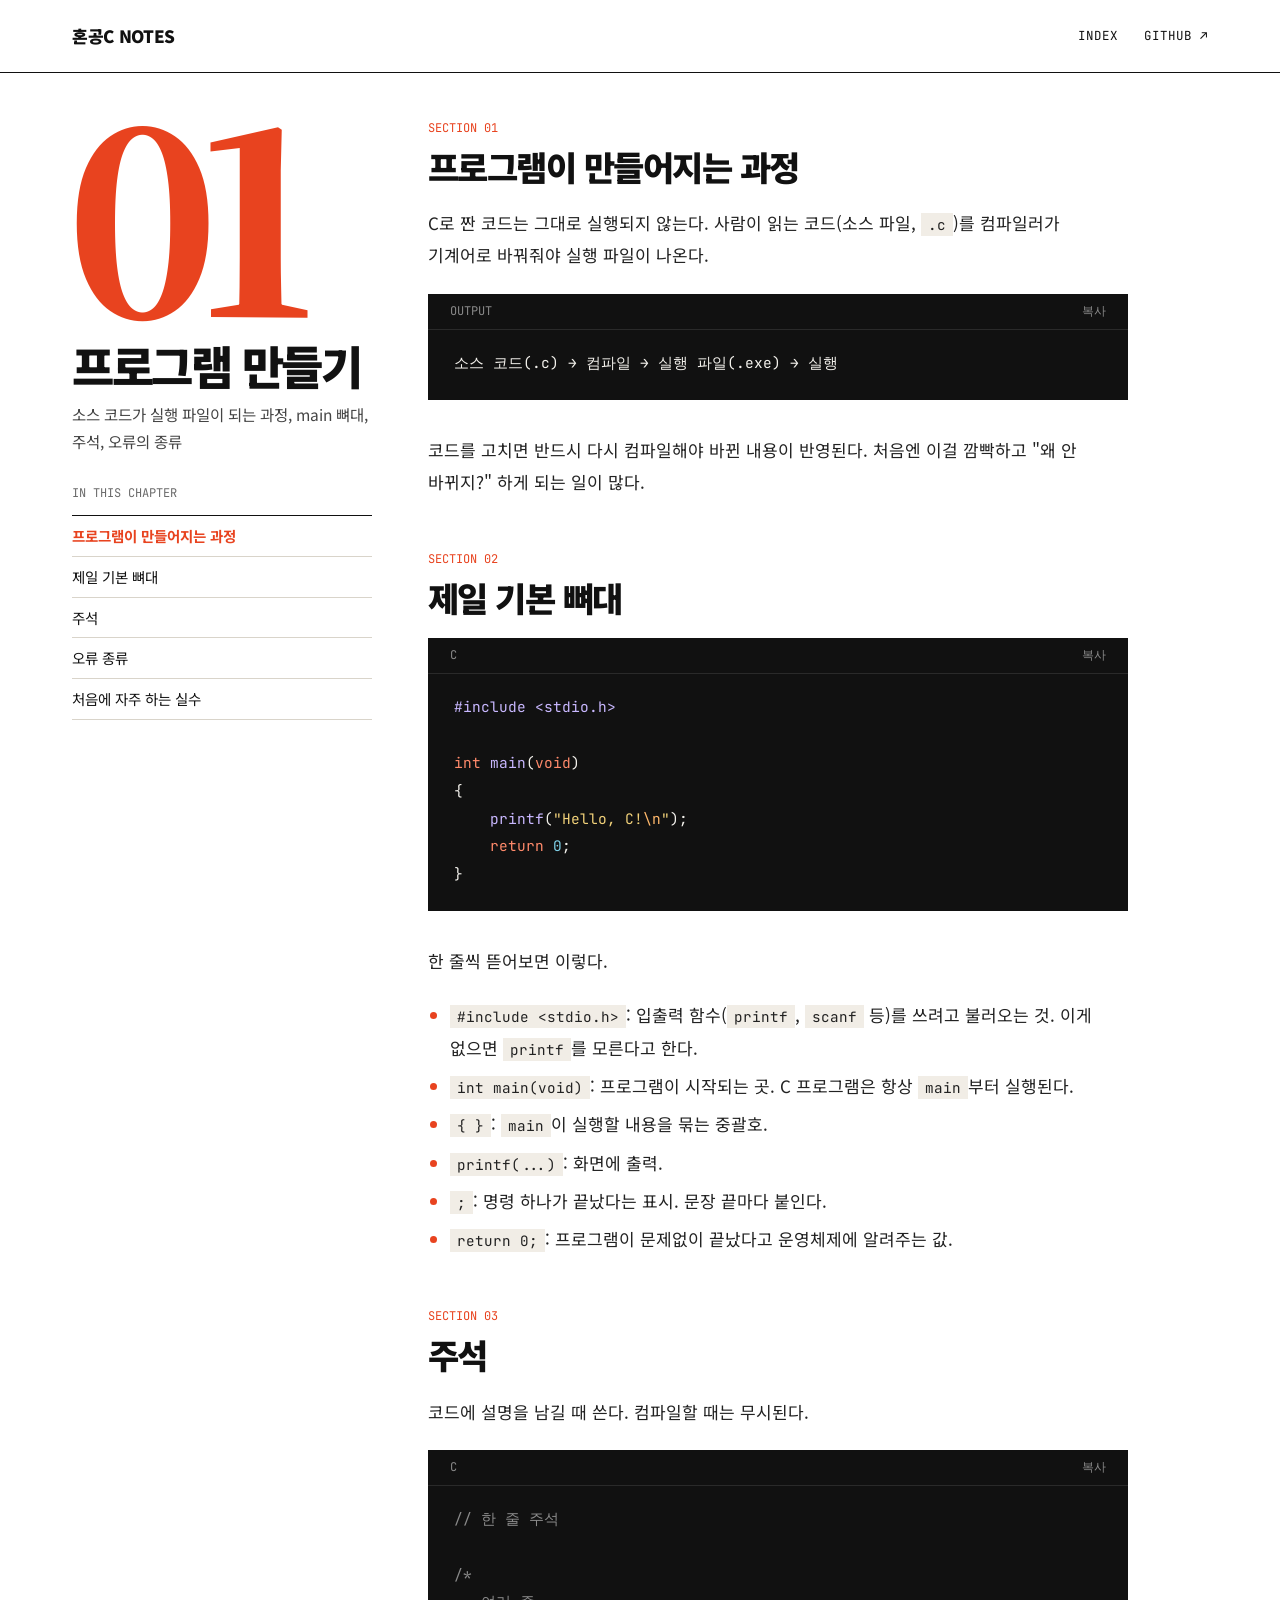
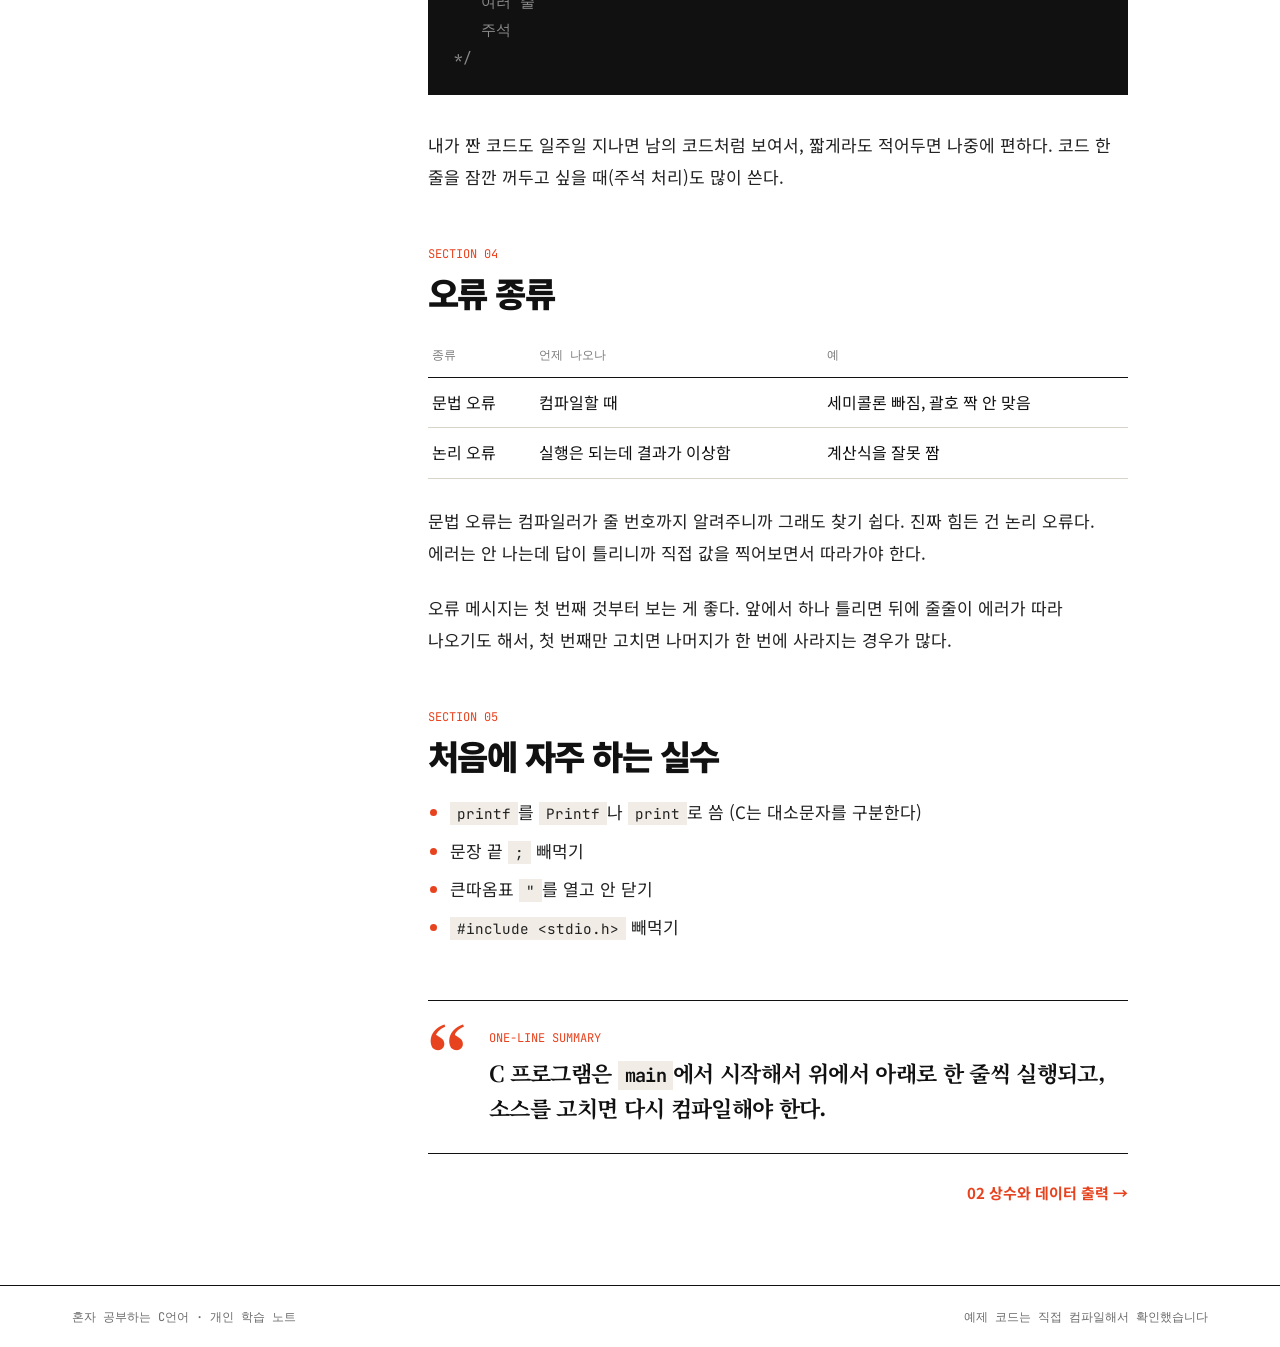
==== ch01/index.html @ d181e8aa "Create index.html" ====
<!DOCTYPE html>
<html lang="ko">
<head>
<meta charset="utf-8">
<meta name="viewport" content="width=device-width, initial-scale=1">
<title>01 프로그램 만들기 · 혼공C NOTES</title>
<meta name="description" content="혼자 공부하는 C언어를 공부하며 정리한 노트">
<link rel="preconnect" href="https://fonts.googleapis.com">
<link rel="preconnect" href="https://fonts.gstatic.com" crossorigin>
<link rel="stylesheet" href="https://fonts.googleapis.com/css2?family=JetBrains+Mono:wght@400;500&family=Noto+Sans+KR:wght@400;500;700;900&family=Noto+Serif+KR:wght@700;900&display=swap">
<link rel="stylesheet" href="../assets/style.css">
</head>
<body>
<header class="topbar"><div class="wrap">
  <a class="brand" href="../">혼공C NOTES</a>
  <nav class="topnav"><a href="../">INDEX</a><a href="https://github.com/Leedonggeon123/C_STUDY" target="_blank" rel="noopener">GITHUB ↗</a></nav>
</div></header>
<div class="wrap chapter">
  <aside class="side">
    <div class="bignum">01</div>
    <h1>프로그램 만들기</h1>
    <p class="desc">소스 코드가 실행 파일이 되는 과정, main 뼈대, 주석, 오류의 종류</p>
    <div class="toc-label">IN THIS CHAPTER</div>
    <nav class="toc"><a href="#_1">프로그램이 만들어지는 과정</a><a href="#_2">제일 기본 뼈대</a><a href="#_3">주석</a><a href="#_4">오류 종류</a><a href="#_5">처음에 자주 하는 실수</a></nav>
  </aside>
  <main class="content">
    <article class="prose">
<div class="sec-label">SECTION 01</div><h2 id="_1">프로그램이 만들어지는 과정</h2>
<p>C로 짠 코드는 그대로 실행되지 않는다. 사람이 읽는 코드(소스 파일, <code>.c</code>)를 컴파일러가 기계어로 바꿔줘야 실행 파일이 나온다.</p>
<div class="codewrap"><div class="bar"><span>OUTPUT</span><button class="copy" type="button">복사</button></div><pre class="hl"><code>소스 코드(.c) → 컴파일 → 실행 파일(.exe) → 실행</code></pre></div>
<p>코드를 고치면 반드시 다시 컴파일해야 바뀐 내용이 반영된다. 처음엔 이걸 깜빡하고 "왜 안 바뀌지?" 하게 되는 일이 많다.</p>
<div class="sec-label">SECTION 02</div><h2 id="_2">제일 기본 뼈대</h2>
<div class="codewrap"><div class="bar"><span>C</span><button class="copy" type="button">복사</button></div><pre class="hl"><code class="language-c">#include &lt;stdio.h&gt;

int main(void)
{
    printf("Hello, C!\n");
    return 0;
}</code></pre></div>
<p>한 줄씩 뜯어보면 이렇다.</p>
<ul>
<li><code>#include &lt;stdio.h&gt;</code>: 입출력 함수(<code>printf</code>, <code>scanf</code> 등)를 쓰려고 불러오는 것. 이게 없으면 <code>printf</code>를 모른다고 한다.</li>
<li><code>int main(void)</code>: 프로그램이 시작되는 곳. C 프로그램은 항상 <code>main</code>부터 실행된다.</li>
<li><code>{ }</code>: <code>main</code>이 실행할 내용을 묶는 중괄호.</li>
<li><code>printf(...)</code>: 화면에 출력.</li>
<li><code>;</code>: 명령 하나가 끝났다는 표시. 문장 끝마다 붙인다.</li>
<li><code>return 0;</code>: 프로그램이 문제없이 끝났다고 운영체제에 알려주는 값.</li>
</ul>
<div class="sec-label">SECTION 03</div><h2 id="_3">주석</h2>
<p>코드에 설명을 남길 때 쓴다. 컴파일할 때는 무시된다.</p>
<div class="codewrap"><div class="bar"><span>C</span><button class="copy" type="button">복사</button></div><pre class="hl"><code class="language-c">// 한 줄 주석

/*
   여러 줄
   주석
*/</code></pre></div>
<p>내가 짠 코드도 일주일 지나면 남의 코드처럼 보여서, 짧게라도 적어두면 나중에 편하다. 코드 한 줄을 잠깐 꺼두고 싶을 때(주석 처리)도 많이 쓴다.</p>
<div class="sec-label">SECTION 04</div><h2 id="_4">오류 종류</h2>
<div class="table-wrap"><table>
<thead>
<tr>
<th>종류</th>
<th>언제 나오나</th>
<th>예</th>
</tr>
</thead>
<tbody>
<tr>
<td>문법 오류</td>
<td>컴파일할 때</td>
<td>세미콜론 빠짐, 괄호 짝 안 맞음</td>
</tr>
<tr>
<td>논리 오류</td>
<td>실행은 되는데 결과가 이상함</td>
<td>계산식을 잘못 짬</td>
</tr>
</tbody>
</table></div>
<p>문법 오류는 컴파일러가 줄 번호까지 알려주니까 그래도 찾기 쉽다. 진짜 힘든 건 논리 오류다. 에러는 안 나는데 답이 틀리니까 직접 값을 찍어보면서 따라가야 한다.</p>
<p>오류 메시지는 첫 번째 것부터 보는 게 좋다. 앞에서 하나 틀리면 뒤에 줄줄이 에러가 따라 나오기도 해서, 첫 번째만 고치면 나머지가 한 번에 사라지는 경우가 많다.</p>
<div class="sec-label">SECTION 05</div><h2 id="_5">처음에 자주 하는 실수</h2>
<ul>
<li><code>printf</code>를 <code>Printf</code>나 <code>print</code>로 씀 (C는 대소문자를 구분한다)</li>
<li>문장 끝 <code>;</code> 빼먹기</li>
<li>큰따옴표 <code>"</code>를 열고 안 닫기</li>
<li><code>#include &lt;stdio.h&gt;</code> 빼먹기</li>
</ul>
<div class="summary"><div class="q">&ldquo;</div><div><div class="label">ONE-LINE SUMMARY</div><p>C 프로그램은 <code>main</code>에서 시작해서 위에서 아래로 한 줄씩 실행되고, 소스를 고치면 다시 컴파일해야 한다.</p></div></div>
    </article>
    <div class="pager"><a class="next" href="../ch02/">02 상수와 데이터 출력 →</a></div>
  </main>
</div>
<footer class="foot"><div class="wrap"><span>혼자 공부하는 C언어 · 개인 학습 노트</span><span>예제 코드는 직접 컴파일해서 확인했습니다</span></div></footer>
<script src="../assets/main.js"></script>
</body>
</html>
---- assets/style.css ----
/* 혼공C NOTES — 에디토리얼 스타일: 큰 타이포, 가는 선, 포인트 컬러 하나 */

:root {
  --ink: #111111;
  --text: #222222;
  --muted: #6b6b6b;
  --line: #d9d4ca;
  --soft: #f6f3ee;
  --chip: #f1ede6;
  --accent: #e8431f;

  --serif: "Noto Serif KR", "Nanum Myeongjo", serif;
  --sans: "Noto Sans KR", -apple-system, BlinkMacSystemFont, "Apple SD Gothic Neo", "Malgun Gothic", sans-serif;
  --mono: "JetBrains Mono", "D2Coding", ui-monospace, Menlo, Consolas, monospace;
}

* { box-sizing: border-box; }
html { scroll-behavior: smooth; scroll-padding-top: 24px; }

body {
  margin: 0;
  background: #fff;
  color: var(--ink);
  font-family: var(--sans);
  font-size: 17px;
  line-height: 1.9;
  -webkit-font-smoothing: antialiased;
  word-break: keep-all;
  overflow-wrap: break-word;
}

a { color: inherit; text-decoration: none; }
::selection { background: var(--accent); color: #fff; }

.wrap { max-width: 1280px; margin: 0 auto; padding: 0 72px; }

/* ---------- 헤더 / 푸터 ---------- */
.topbar { border-bottom: 1.5px solid var(--ink); }
.topbar .wrap { height: 72px; display: flex; align-items: center; justify-content: space-between; }
.brand { font-weight: 900; font-size: 17px; letter-spacing: -0.02em; }
.topnav { font-family: var(--mono); font-size: 12.5px; display: flex; gap: 26px; line-height: 1; }
.topnav a:hover { color: var(--accent); }

.foot { margin-top: 80px; border-top: 1.5px solid var(--ink); }
.foot .wrap { padding-top: 22px; padding-bottom: 34px; display: flex; justify-content: space-between; gap: 20px;
  font-family: var(--mono); font-size: 12px; color: var(--muted); line-height: 1.6; }

/* ---------- 홈 ---------- */
.hero { display: flex; justify-content: space-between; align-items: flex-end; gap: 40px; padding: 34px 0 30px; }
.hero h1 {
  margin: 0; font-family: var(--serif); font-weight: 900; font-size: 128px; line-height: .95; letter-spacing: -0.06em;
}
.hero h1 span { color: var(--accent); }
.hero .intro { width: 330px; flex: none; padding-bottom: 10px; }
.hero .intro p { margin: 0 0 14px; font-size: 16px; line-height: 1.8; color: #333; }
.hero .intro .count { font-family: var(--mono); font-size: 12.5px; color: var(--accent); line-height: 1.5; }

.index { border-bottom: 1.5px solid var(--ink); }
.index a {
  display: grid; grid-template-columns: 110px 1fr 250px 40px; align-items: center;
  padding: 20px 0; border-top: 1.5px solid var(--ink); transition: background .15s;
}
.index a:hover { background: var(--soft); }
.index .n { font-family: var(--serif); font-size: 34px; font-weight: 900; line-height: 1; color: var(--accent); }
.index .t { font-size: 26px; font-weight: 900; letter-spacing: -0.04em; line-height: 1.3; }
.index .k { font-family: var(--mono); font-size: 12.5px; color: #555; line-height: 1.5; }
.index .go { font-size: 22px; text-align: right; transition: transform .15s; }
.index a:hover .go { transform: translateX(4px); color: var(--accent); }
.index .soon { opacity: .4; }
.index .soon:hover { background: none; }

/* ---------- 챕터 ---------- */
.chapter { display: flex; gap: 56px; padding-top: 34px; align-items: flex-start; }
.side { width: 300px; flex: none; position: sticky; top: 24px; }
.bignum {
  font-family: var(--serif); font-size: 250px; line-height: .82; font-weight: 900;
  color: var(--accent); letter-spacing: -0.08em; margin-left: -6px;
}
.side h1 { margin: 28px 0 10px; font-size: 46px; line-height: 1.1; font-weight: 900; letter-spacing: -0.05em; }
.side .desc { margin: 0 0 26px; font-size: 15.5px; line-height: 1.8; color: #444; }
.toc-label { font-family: var(--mono); font-size: 12px; color: var(--muted); margin-bottom: 10px; }
.toc { border-top: 1.5px solid var(--ink); font-size: 14.5px; line-height: 1.5; }
.toc a { display: block; padding: 9px 0; border-bottom: 1px solid var(--line); }
.toc a:hover { color: var(--accent); }
.toc a.on { font-weight: 700; color: var(--accent); }

.content { flex: 1; min-width: 0; max-width: 700px; padding-top: 12px; }
.sec-label { font-family: var(--mono); font-size: 12px; color: var(--accent); margin: 52px 0 8px; line-height: 1.5; }
.sec-label:first-child { margin-top: 0; }

.prose h2 { margin: 0 0 18px; font-size: 34px; line-height: 1.3; font-weight: 900; letter-spacing: -0.045em; }
.prose h3 { margin: 38px 0 12px; font-size: 21px; line-height: 1.4; font-weight: 900; letter-spacing: -0.03em; }
.prose p { margin: 0 0 22px; color: var(--text); }
.prose ul, .prose ol { margin: 0 0 24px; padding-left: 22px; }
.prose li { margin: 6px 0; color: var(--text); }
.prose li::marker { color: var(--accent); font-weight: 700; }
.prose strong { font-weight: 900; }

.prose code {
  font-family: var(--mono); font-size: .84em; background: var(--chip); padding: 2px 7px; word-break: break-all;
}

/* 표 */
.table-wrap { overflow-x: auto; margin: 6px 0 26px; }
table { width: 100%; border-collapse: collapse; }
th, td { padding: 12px 8px 12px 4px; text-align: left; font-size: 16px; line-height: 1.6; border-bottom: 1px solid var(--line); vertical-align: top; }
th { font-family: var(--mono); font-size: 12px; font-weight: 500; color: #777; border-bottom: 1.5px solid var(--ink); white-space: nowrap; }
td code { white-space: nowrap; }

/* 코드 */
.codewrap { background: var(--ink); color: #f3f1ec; margin: 8px 0 34px; }
.codewrap .bar {
  display: flex; justify-content: space-between; align-items: center; padding: 0 22px; height: 36px;
  border-bottom: 1px solid #2a2a2a; font-family: var(--mono); font-size: 12px; color: #8a8a8a;
}
.copy { font: inherit; background: none; border: 0; color: #8a8a8a; cursor: pointer; padding: 0; }
.copy:hover { color: var(--accent); }
.codewrap pre.hl { margin: 0; padding: 20px 26px 22px; overflow-x: auto; font-size: 14.5px; line-height: 1.85; }
.codewrap code { background: none; padding: 0; font-family: var(--mono); font-size: 14.5px; color: #f3f1ec; white-space: pre; word-break: normal; }
.hl .k, .hl .kd, .hl .kr, .hl .kn, .hl .kt { color: #ff8a6b; }
.hl .s, .hl .s1, .hl .s2, .hl .sc { color: #f2d27a; }
.hl .se { color: #ffb86b; }
.hl .mi, .hl .mf, .hl .mh, .hl .mo, .hl .il { color: #7fd1e8; }
.hl .c, .hl .c1, .hl .cm, .hl .cs { color: #8a8a8a; }
.hl .nf { color: #c9b8ff; }
.hl .cp, .hl .cpf { color: #c9b8ff; }
.hl .o, .hl .ow, .hl .p { color: #cfcac0; }

/* 한 줄 정리 */
.summary {
  border-top: 1.5px solid var(--ink); border-bottom: 1.5px solid var(--ink);
  padding: 28px 0; display: flex; gap: 22px; margin: 56px 0 0;
}
.summary .q { font-family: var(--serif); font-size: 80px; line-height: .7; color: var(--accent); font-weight: 900; height: 40px; flex: none; }
.summary .label { font-family: var(--mono); font-size: 12px; color: var(--accent); margin-bottom: 8px; line-height: 1.5; }
.summary p { margin: 0; font-family: var(--serif); font-size: 22px; line-height: 1.6; font-weight: 700; letter-spacing: -0.03em; color: var(--ink); }

/* 이전 / 다음 */
.pager { display: flex; justify-content: space-between; gap: 20px; margin-top: 28px; font-size: 15px; font-weight: 700; line-height: 1.5; }
.pager a:hover { color: var(--accent); }
.pager .next { color: var(--accent); text-align: right; margin-left: auto; }
.pager .next:hover { text-decoration: underline; text-underline-offset: 4px; }

/* ---------- 반응형 ---------- */
@media (max-width: 980px) {
  .wrap { padding: 0 24px; }
  .hero { flex-direction: column; align-items: flex-start; padding-top: 28px; }
  .hero h1 { font-size: 88px; }
  .hero .intro { width: auto; }
  .index a { grid-template-columns: 56px 1fr 28px; }
  .index .k { display: none; }
  .index .t { font-size: 21px; }
  .index .n { font-size: 26px; }
  .chapter { flex-direction: column; gap: 10px; align-items: stretch; }
  .content { max-width: 100%; width: 100%; }
  .side { position: static; width: auto; }
  .bignum { font-size: 130px; }
  .side h1 { font-size: 38px; margin-top: 18px; }
  .toc { display: none; }
  .toc-label { display: none; }
  .prose h2 { font-size: 28px; }
  .summary p { font-size: 19px; }
  .foot .wrap { flex-direction: column; }
}
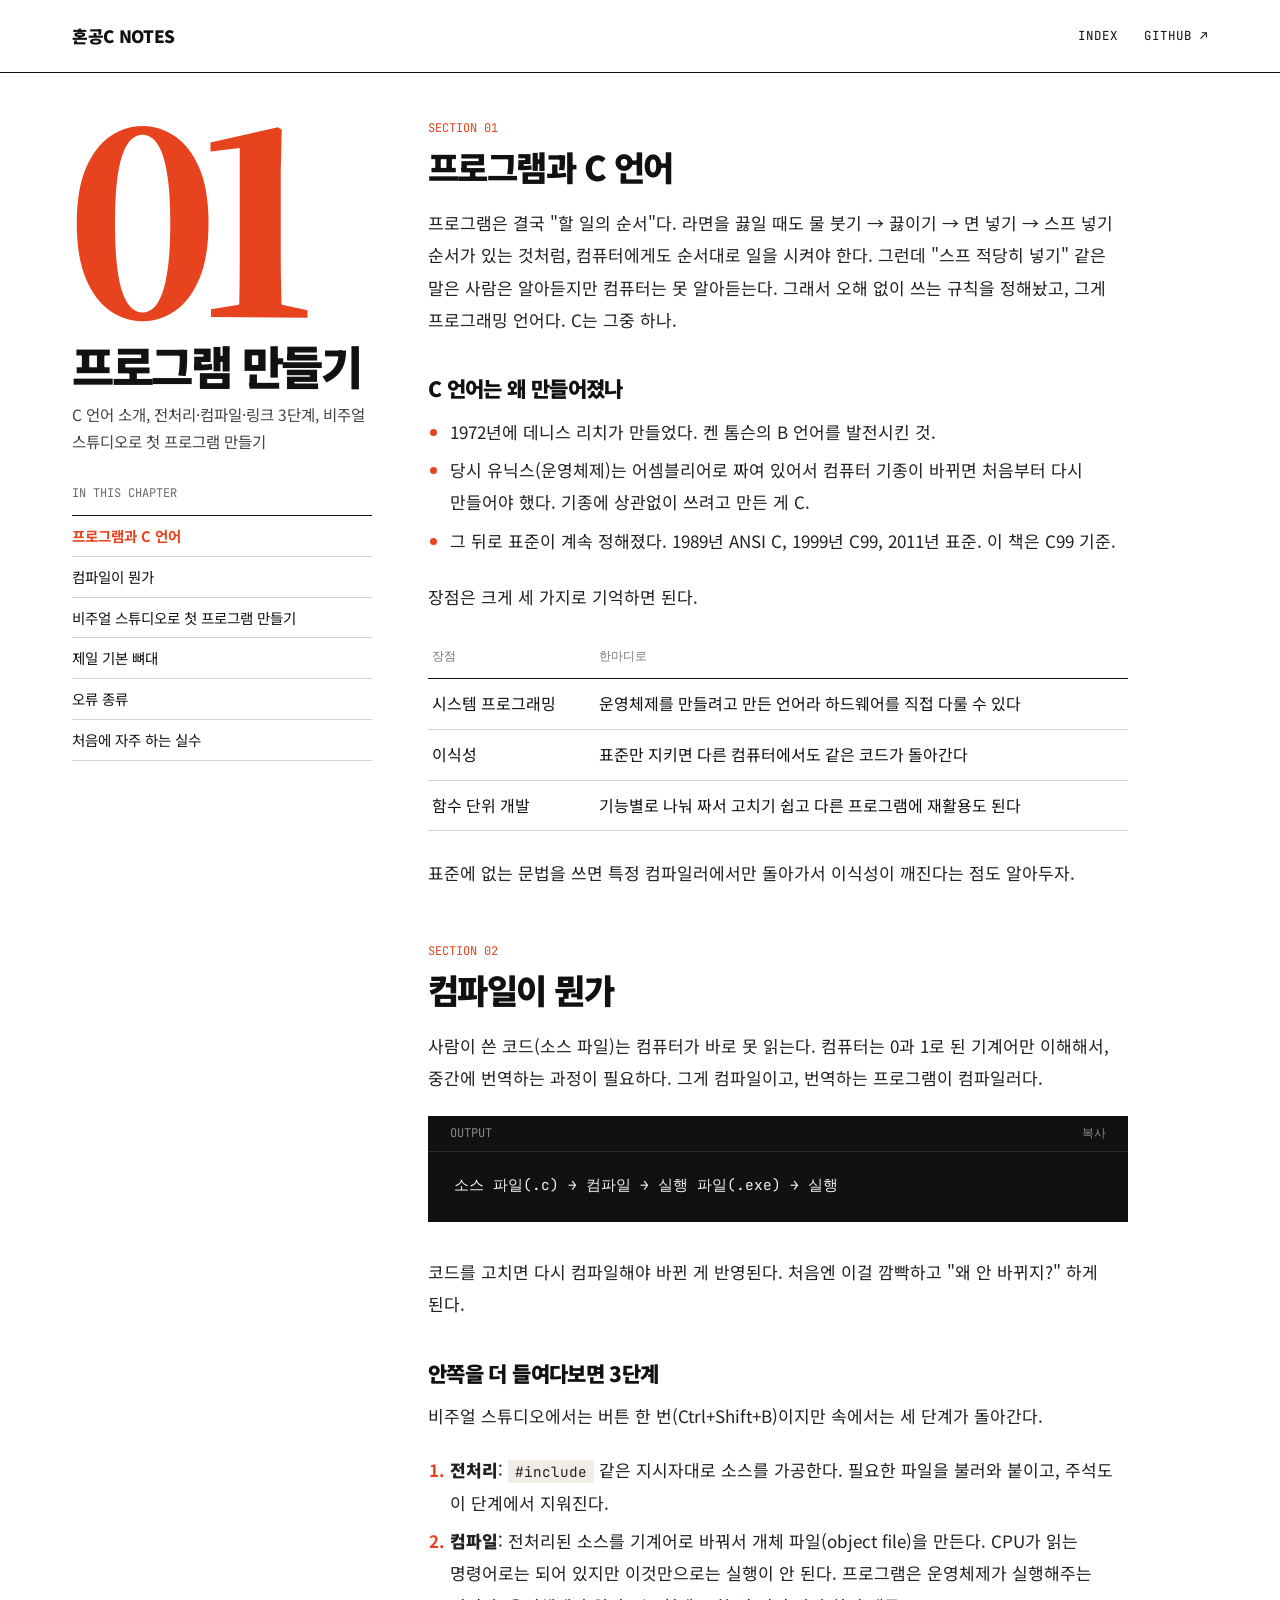
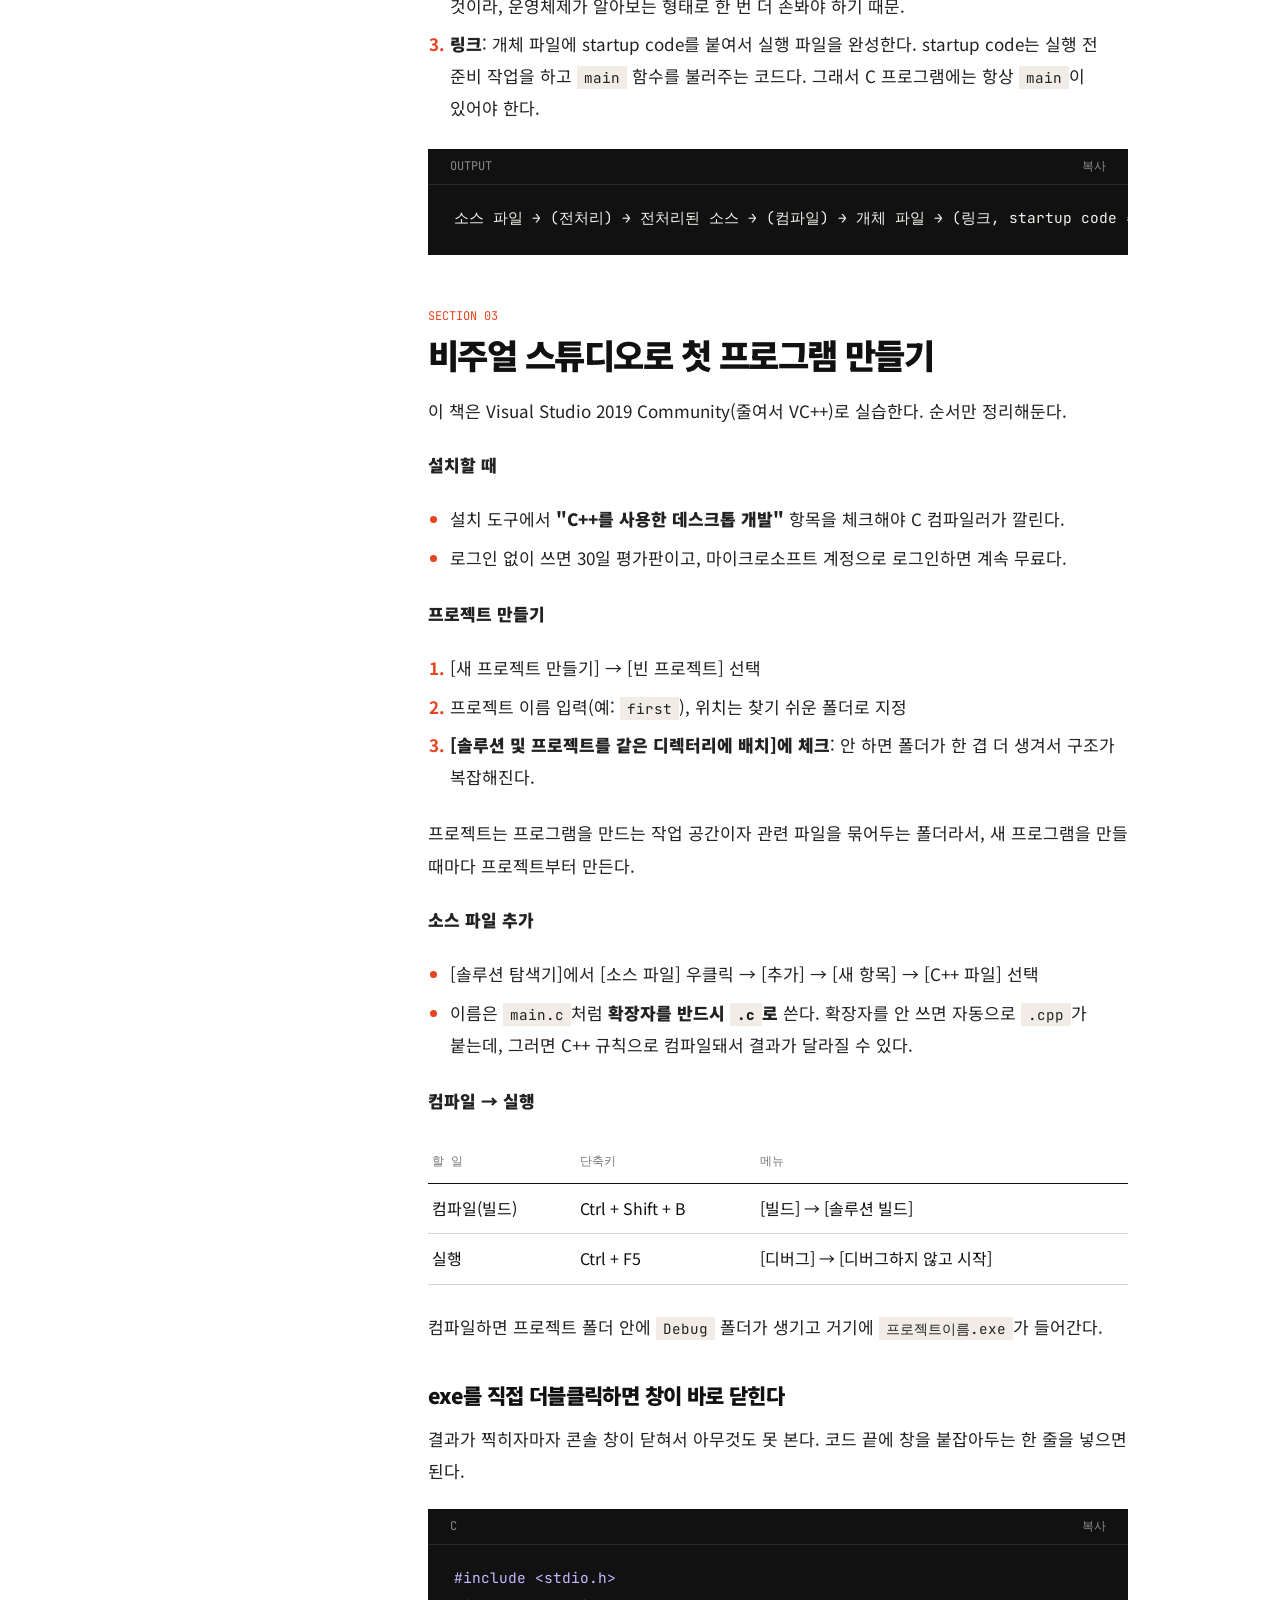
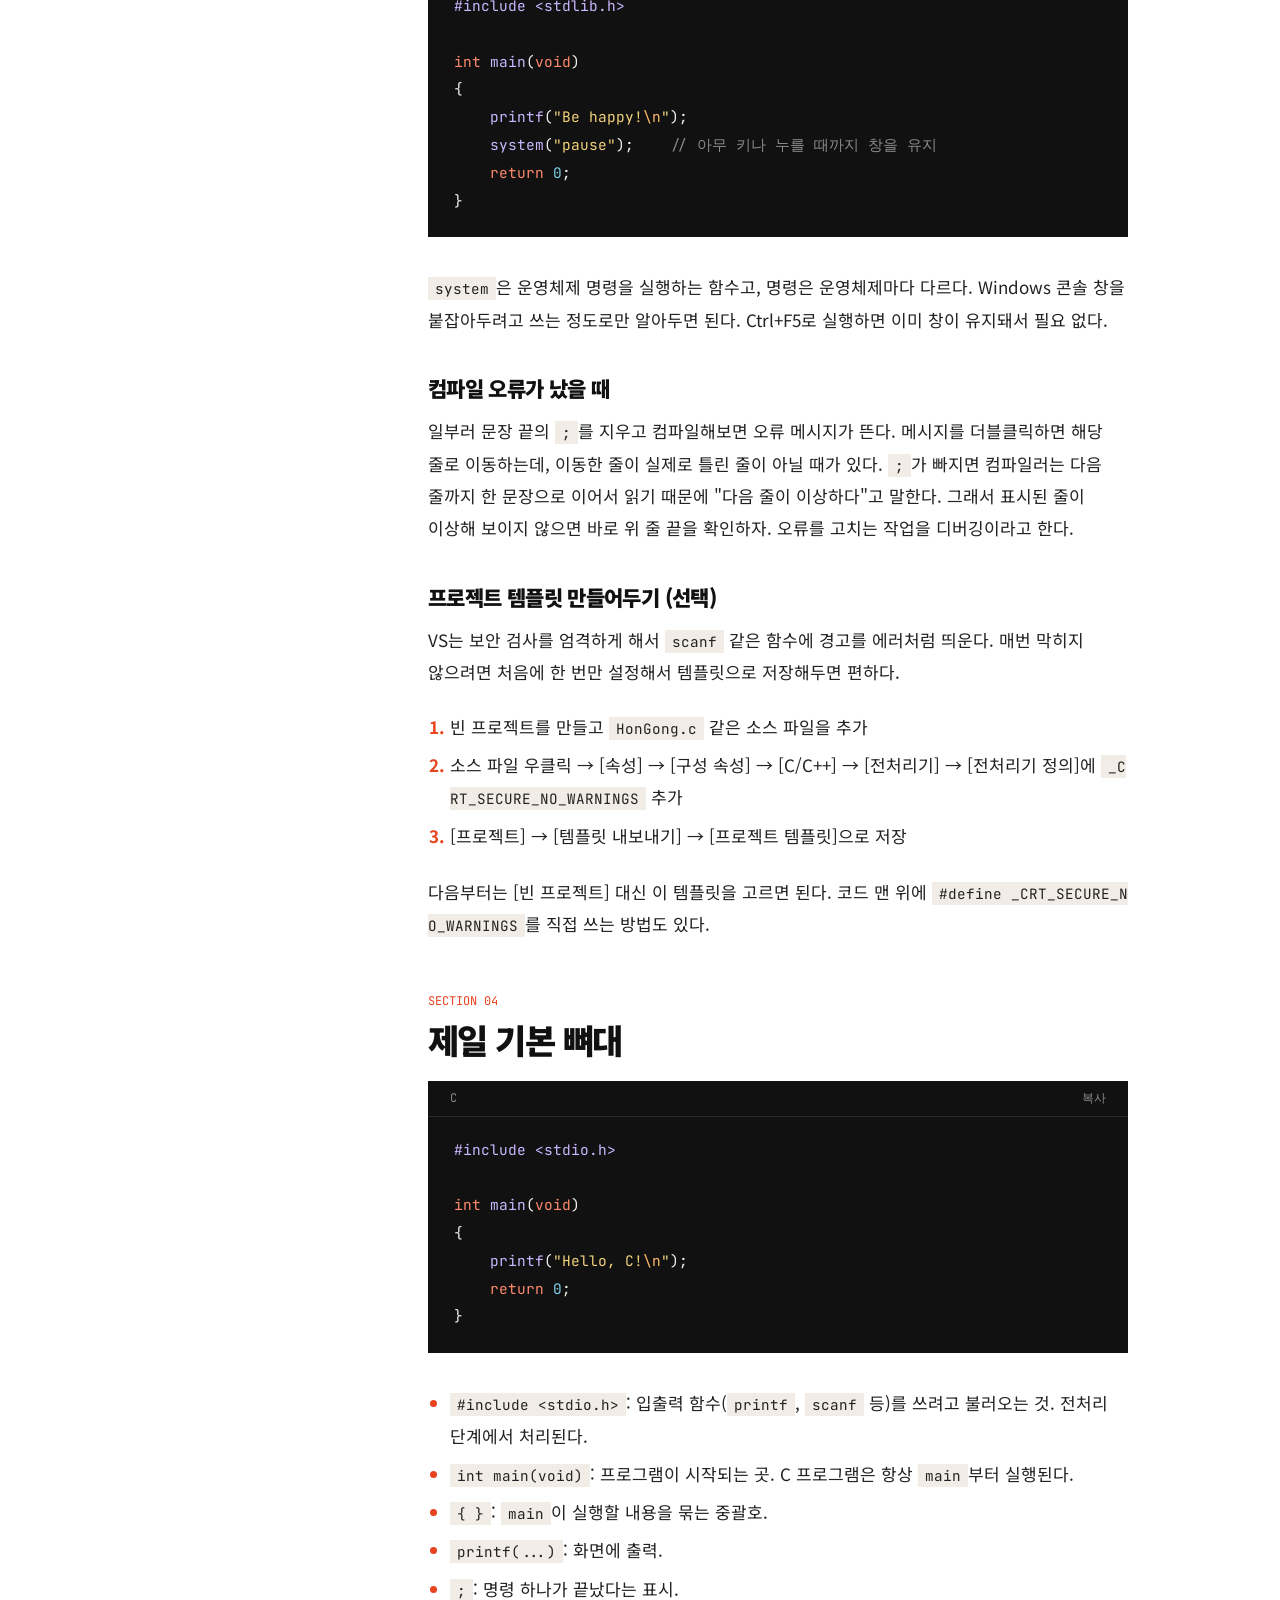
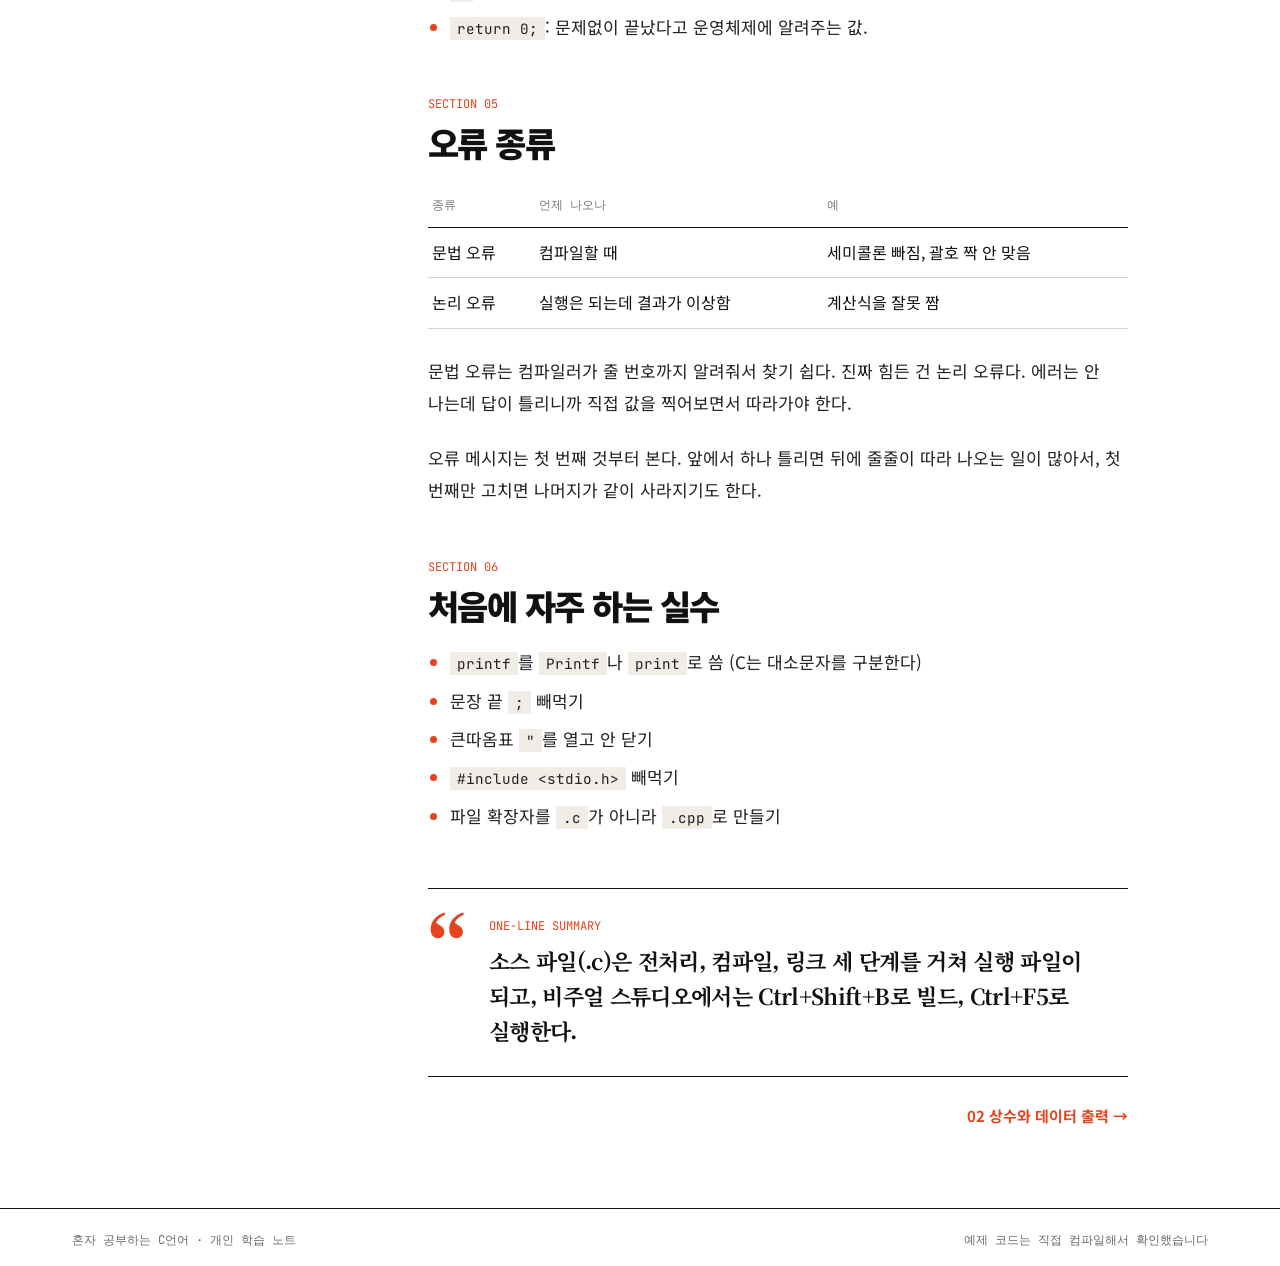
==== commit d536a554: "Update index.html" ====
--- a/ch01/index.html
+++ b/ch01/index.html
@@ -19,17 +19,121 @@
   <aside class="side">
     <div class="bignum">01</div>
     <h1>프로그램 만들기</h1>
-    <p class="desc">소스 코드가 실행 파일이 되는 과정, main 뼈대, 주석, 오류의 종류</p>
+    <p class="desc">C 언어 소개, 전처리·컴파일·링크 3단계, 비주얼 스튜디오로 첫 프로그램 만들기</p>
     <div class="toc-label">IN THIS CHAPTER</div>
-    <nav class="toc"><a href="#_1">프로그램이 만들어지는 과정</a><a href="#_2">제일 기본 뼈대</a><a href="#_3">주석</a><a href="#_4">오류 종류</a><a href="#_5">처음에 자주 하는 실수</a></nav>
+    <nav class="toc"><a href="#c">프로그램과 C 언어</a><a href="#_1">컴파일이 뭔가</a><a href="#_2">비주얼 스튜디오로 첫 프로그램 만들기</a><a href="#_5">제일 기본 뼈대</a><a href="#_6">오류 종류</a><a href="#_7">처음에 자주 하는 실수</a></nav>
   </aside>
   <main class="content">
     <article class="prose">
-<div class="sec-label">SECTION 01</div><h2 id="_1">프로그램이 만들어지는 과정</h2>
-<p>C로 짠 코드는 그대로 실행되지 않는다. 사람이 읽는 코드(소스 파일, <code>.c</code>)를 컴파일러가 기계어로 바꿔줘야 실행 파일이 나온다.</p>
-<div class="codewrap"><div class="bar"><span>OUTPUT</span><button class="copy" type="button">복사</button></div><pre class="hl"><code>소스 코드(.c) → 컴파일 → 실행 파일(.exe) → 실행</code></pre></div>
-<p>코드를 고치면 반드시 다시 컴파일해야 바뀐 내용이 반영된다. 처음엔 이걸 깜빡하고 "왜 안 바뀌지?" 하게 되는 일이 많다.</p>
-<div class="sec-label">SECTION 02</div><h2 id="_2">제일 기본 뼈대</h2>
+<div class="sec-label">SECTION 01</div><h2 id="c">프로그램과 C 언어</h2>
+<p>프로그램은 결국 "할 일의 순서"다. 라면을 끓일 때도 물 붓기 → 끓이기 → 면 넣기 → 스프 넣기 순서가 있는 것처럼, 컴퓨터에게도 순서대로 일을 시켜야 한다. 그런데 "스프 적당히 넣기" 같은 말은 사람은 알아듣지만 컴퓨터는 못 알아듣는다. 그래서 오해 없이 쓰는 규칙을 정해놨고, 그게 프로그래밍 언어다. C는 그중 하나.</p>
+<h3 id="c_1">C 언어는 왜 만들어졌나</h3>
+<ul>
+<li>1972년에 데니스 리치가 만들었다. 켄 톰슨의 B 언어를 발전시킨 것.</li>
+<li>당시 유닉스(운영체제)는 어셈블리어로 짜여 있어서 컴퓨터 기종이 바뀌면 처음부터 다시 만들어야 했다. 기종에 상관없이 쓰려고 만든 게 C.</li>
+<li>그 뒤로 표준이 계속 정해졌다. 1989년 ANSI C, 1999년 C99, 2011년 표준. 이 책은 C99 기준.</li>
+</ul>
+<p>장점은 크게 세 가지로 기억하면 된다.</p>
+<div class="table-wrap"><table>
+<thead>
+<tr>
+<th>장점</th>
+<th>한마디로</th>
+</tr>
+</thead>
+<tbody>
+<tr>
+<td>시스템 프로그래밍</td>
+<td>운영체제를 만들려고 만든 언어라 하드웨어를 직접 다룰 수 있다</td>
+</tr>
+<tr>
+<td>이식성</td>
+<td>표준만 지키면 다른 컴퓨터에서도 같은 코드가 돌아간다</td>
+</tr>
+<tr>
+<td>함수 단위 개발</td>
+<td>기능별로 나눠 짜서 고치기 쉽고 다른 프로그램에 재활용도 된다</td>
+</tr>
+</tbody>
+</table></div>
+<p>표준에 없는 문법을 쓰면 특정 컴파일러에서만 돌아가서 이식성이 깨진다는 점도 알아두자.</p>
+<div class="sec-label">SECTION 02</div><h2 id="_1">컴파일이 뭔가</h2>
+<p>사람이 쓴 코드(소스 파일)는 컴퓨터가 바로 못 읽는다. 컴퓨터는 0과 1로 된 기계어만 이해해서, 중간에 번역하는 과정이 필요하다. 그게 컴파일이고, 번역하는 프로그램이 컴파일러다.</p>
+<div class="codewrap"><div class="bar"><span>OUTPUT</span><button class="copy" type="button">복사</button></div><pre class="hl"><code>소스 파일(.c) → 컴파일 → 실행 파일(.exe) → 실행</code></pre></div>
+<p>코드를 고치면 다시 컴파일해야 바뀐 게 반영된다. 처음엔 이걸 깜빡하고 "왜 안 바뀌지?" 하게 된다.</p>
+<h3 id="3">안쪽을 더 들여다보면 3단계</h3>
+<p>비주얼 스튜디오에서는 버튼 한 번(Ctrl+Shift+B)이지만 속에서는 세 단계가 돌아간다.</p>
+<ol>
+<li><strong>전처리</strong>: <code>#include</code> 같은 지시자대로 소스를 가공한다. 필요한 파일을 불러와 붙이고, 주석도 이 단계에서 지워진다.</li>
+<li><strong>컴파일</strong>: 전처리된 소스를 기계어로 바꿔서 개체 파일(object file)을 만든다. CPU가 읽는 명령어로는 되어 있지만 이것만으로는 실행이 안 된다. 프로그램은 운영체제가 실행해주는 것이라, 운영체제가 알아보는 형태로 한 번 더 손봐야 하기 때문.</li>
+<li><strong>링크</strong>: 개체 파일에 startup code를 붙여서 실행 파일을 완성한다. startup code는 실행 전 준비 작업을 하고 <code>main</code> 함수를 불러주는 코드다. 그래서 C 프로그램에는 항상 <code>main</code>이 있어야 한다.</li>
+</ol>
+<div class="codewrap"><div class="bar"><span>OUTPUT</span><button class="copy" type="button">복사</button></div><pre class="hl"><code>소스 파일 → (전처리) → 전처리된 소스 → (컴파일) → 개체 파일 → (링크, startup code 추가) → 실행 파일</code></pre></div>
+<div class="sec-label">SECTION 03</div><h2 id="_2">비주얼 스튜디오로 첫 프로그램 만들기</h2>
+<p>이 책은 Visual Studio 2019 Community(줄여서 VC++)로 실습한다. 순서만 정리해둔다.</p>
+<p><strong>설치할 때</strong></p>
+<ul>
+<li>설치 도구에서 <strong>"C++를 사용한 데스크톱 개발"</strong> 항목을 체크해야 C 컴파일러가 깔린다.</li>
+<li>로그인 없이 쓰면 30일 평가판이고, 마이크로소프트 계정으로 로그인하면 계속 무료다.</li>
+</ul>
+<p><strong>프로젝트 만들기</strong></p>
+<ol>
+<li>[새 프로젝트 만들기] → [빈 프로젝트] 선택</li>
+<li>프로젝트 이름 입력(예: <code>first</code>), 위치는 찾기 쉬운 폴더로 지정</li>
+<li><strong>[솔루션 및 프로젝트를 같은 디렉터리에 배치]에 체크</strong>: 안 하면 폴더가 한 겹 더 생겨서 구조가 복잡해진다.</li>
+</ol>
+<p>프로젝트는 프로그램을 만드는 작업 공간이자 관련 파일을 묶어두는 폴더라서, 새 프로그램을 만들 때마다 프로젝트부터 만든다.</p>
+<p><strong>소스 파일 추가</strong></p>
+<ul>
+<li>[솔루션 탐색기]에서 [소스 파일] 우클릭 → [추가] → [새 항목] → [C++ 파일] 선택</li>
+<li>이름은 <code>main.c</code>처럼 <strong>확장자를 반드시 <code>.c</code>로</strong> 쓴다. 확장자를 안 쓰면 자동으로 <code>.cpp</code>가 붙는데, 그러면 C++ 규칙으로 컴파일돼서 결과가 달라질 수 있다.</li>
+</ul>
+<p><strong>컴파일 → 실행</strong></p>
+<div class="table-wrap"><table>
+<thead>
+<tr>
+<th>할 일</th>
+<th>단축키</th>
+<th>메뉴</th>
+</tr>
+</thead>
+<tbody>
+<tr>
+<td>컴파일(빌드)</td>
+<td>Ctrl + Shift + B</td>
+<td>[빌드] → [솔루션 빌드]</td>
+</tr>
+<tr>
+<td>실행</td>
+<td>Ctrl + F5</td>
+<td>[디버그] → [디버그하지 않고 시작]</td>
+</tr>
+</tbody>
+</table></div>
+<p>컴파일하면 프로젝트 폴더 안에 <code>Debug</code> 폴더가 생기고 거기에 <code>프로젝트이름.exe</code>가 들어간다.</p>
+<h3 id="exe">exe를 직접 더블클릭하면 창이 바로 닫힌다</h3>
+<p>결과가 찍히자마자 콘솔 창이 닫혀서 아무것도 못 본다. 코드 끝에 창을 붙잡아두는 한 줄을 넣으면 된다.</p>
+<div class="codewrap"><div class="bar"><span>C</span><button class="copy" type="button">복사</button></div><pre class="hl"><code class="language-c">#include &lt;stdio.h&gt;
+#include &lt;stdlib.h&gt;
+
+int main(void)
+{
+    printf("Be happy!\n");
+    system("pause");    // 아무 키나 누를 때까지 창을 유지
+    return 0;
+}</code></pre></div>
+<p><code>system</code>은 운영체제 명령을 실행하는 함수고, 명령은 운영체제마다 다르다. Windows 콘솔 창을 붙잡아두려고 쓰는 정도로만 알아두면 된다. Ctrl+F5로 실행하면 이미 창이 유지돼서 필요 없다.</p>
+<h3 id="_3">컴파일 오류가 났을 때</h3>
+<p>일부러 문장 끝의 <code>;</code>를 지우고 컴파일해보면 오류 메시지가 뜬다. 메시지를 더블클릭하면 해당 줄로 이동하는데, 이동한 줄이 실제로 틀린 줄이 아닐 때가 있다. <code>;</code>가 빠지면 컴파일러는 다음 줄까지 한 문장으로 이어서 읽기 때문에 "다음 줄이 이상하다"고 말한다. 그래서 표시된 줄이 이상해 보이지 않으면 바로 위 줄 끝을 확인하자. 오류를 고치는 작업을 디버깅이라고 한다.</p>
+<h3 id="_4">프로젝트 템플릿 만들어두기 (선택)</h3>
+<p>VS는 보안 검사를 엄격하게 해서 <code>scanf</code> 같은 함수에 경고를 에러처럼 띄운다. 매번 막히지 않으려면 처음에 한 번만 설정해서 템플릿으로 저장해두면 편하다.</p>
+<ol>
+<li>빈 프로젝트를 만들고 <code>HonGong.c</code> 같은 소스 파일을 추가</li>
+<li>소스 파일 우클릭 → [속성] → [구성 속성] → [C/C++] → [전처리기] → [전처리기 정의]에 <code>_CRT_SECURE_NO_WARNINGS</code> 추가</li>
+<li>[프로젝트] → [템플릿 내보내기] → [프로젝트 템플릿]으로 저장</li>
+</ol>
+<p>다음부터는 [빈 프로젝트] 대신 이 템플릿을 고르면 된다. 코드 맨 위에 <code>#define _CRT_SECURE_NO_WARNINGS</code>를 직접 쓰는 방법도 있다.</p>
+<div class="sec-label">SECTION 04</div><h2 id="_5">제일 기본 뼈대</h2>
 <div class="codewrap"><div class="bar"><span>C</span><button class="copy" type="button">복사</button></div><pre class="hl"><code class="language-c">#include &lt;stdio.h&gt;
 
 int main(void)
@@ -37,25 +141,15 @@
     printf("Hello, C!\n");
     return 0;
 }</code></pre></div>
-<p>한 줄씩 뜯어보면 이렇다.</p>
 <ul>
-<li><code>#include &lt;stdio.h&gt;</code>: 입출력 함수(<code>printf</code>, <code>scanf</code> 등)를 쓰려고 불러오는 것. 이게 없으면 <code>printf</code>를 모른다고 한다.</li>
+<li><code>#include &lt;stdio.h&gt;</code>: 입출력 함수(<code>printf</code>, <code>scanf</code> 등)를 쓰려고 불러오는 것. 전처리 단계에서 처리된다.</li>
 <li><code>int main(void)</code>: 프로그램이 시작되는 곳. C 프로그램은 항상 <code>main</code>부터 실행된다.</li>
 <li><code>{ }</code>: <code>main</code>이 실행할 내용을 묶는 중괄호.</li>
 <li><code>printf(...)</code>: 화면에 출력.</li>
-<li><code>;</code>: 명령 하나가 끝났다는 표시. 문장 끝마다 붙인다.</li>
-<li><code>return 0;</code>: 프로그램이 문제없이 끝났다고 운영체제에 알려주는 값.</li>
+<li><code>;</code>: 명령 하나가 끝났다는 표시.</li>
+<li><code>return 0;</code>: 문제없이 끝났다고 운영체제에 알려주는 값.</li>
 </ul>
-<div class="sec-label">SECTION 03</div><h2 id="_3">주석</h2>
-<p>코드에 설명을 남길 때 쓴다. 컴파일할 때는 무시된다.</p>
-<div class="codewrap"><div class="bar"><span>C</span><button class="copy" type="button">복사</button></div><pre class="hl"><code class="language-c">// 한 줄 주석
-
-/*
-   여러 줄
-   주석
-*/</code></pre></div>
-<p>내가 짠 코드도 일주일 지나면 남의 코드처럼 보여서, 짧게라도 적어두면 나중에 편하다. 코드 한 줄을 잠깐 꺼두고 싶을 때(주석 처리)도 많이 쓴다.</p>
-<div class="sec-label">SECTION 04</div><h2 id="_4">오류 종류</h2>
+<div class="sec-label">SECTION 05</div><h2 id="_6">오류 종류</h2>
 <div class="table-wrap"><table>
 <thead>
 <tr>
@@ -77,16 +171,17 @@
 </tr>
 </tbody>
 </table></div>
-<p>문법 오류는 컴파일러가 줄 번호까지 알려주니까 그래도 찾기 쉽다. 진짜 힘든 건 논리 오류다. 에러는 안 나는데 답이 틀리니까 직접 값을 찍어보면서 따라가야 한다.</p>
-<p>오류 메시지는 첫 번째 것부터 보는 게 좋다. 앞에서 하나 틀리면 뒤에 줄줄이 에러가 따라 나오기도 해서, 첫 번째만 고치면 나머지가 한 번에 사라지는 경우가 많다.</p>
-<div class="sec-label">SECTION 05</div><h2 id="_5">처음에 자주 하는 실수</h2>
+<p>문법 오류는 컴파일러가 줄 번호까지 알려줘서 찾기 쉽다. 진짜 힘든 건 논리 오류다. 에러는 안 나는데 답이 틀리니까 직접 값을 찍어보면서 따라가야 한다.</p>
+<p>오류 메시지는 첫 번째 것부터 본다. 앞에서 하나 틀리면 뒤에 줄줄이 따라 나오는 일이 많아서, 첫 번째만 고치면 나머지가 같이 사라지기도 한다.</p>
+<div class="sec-label">SECTION 06</div><h2 id="_7">처음에 자주 하는 실수</h2>
 <ul>
 <li><code>printf</code>를 <code>Printf</code>나 <code>print</code>로 씀 (C는 대소문자를 구분한다)</li>
 <li>문장 끝 <code>;</code> 빼먹기</li>
 <li>큰따옴표 <code>"</code>를 열고 안 닫기</li>
 <li><code>#include &lt;stdio.h&gt;</code> 빼먹기</li>
+<li>파일 확장자를 <code>.c</code>가 아니라 <code>.cpp</code>로 만들기</li>
 </ul>
-<div class="summary"><div class="q">&ldquo;</div><div><div class="label">ONE-LINE SUMMARY</div><p>C 프로그램은 <code>main</code>에서 시작해서 위에서 아래로 한 줄씩 실행되고, 소스를 고치면 다시 컴파일해야 한다.</p></div></div>
+<div class="summary"><div class="q">&ldquo;</div><div><div class="label">ONE-LINE SUMMARY</div><p>소스 파일(.c)은 전처리, 컴파일, 링크 세 단계를 거쳐 실행 파일이 되고, 비주얼 스튜디오에서는 Ctrl+Shift+B로 빌드, Ctrl+F5로 실행한다.</p></div></div>
     </article>
     <div class="pager"><a class="next" href="../ch02/">02 상수와 데이터 출력 →</a></div>
   </main>
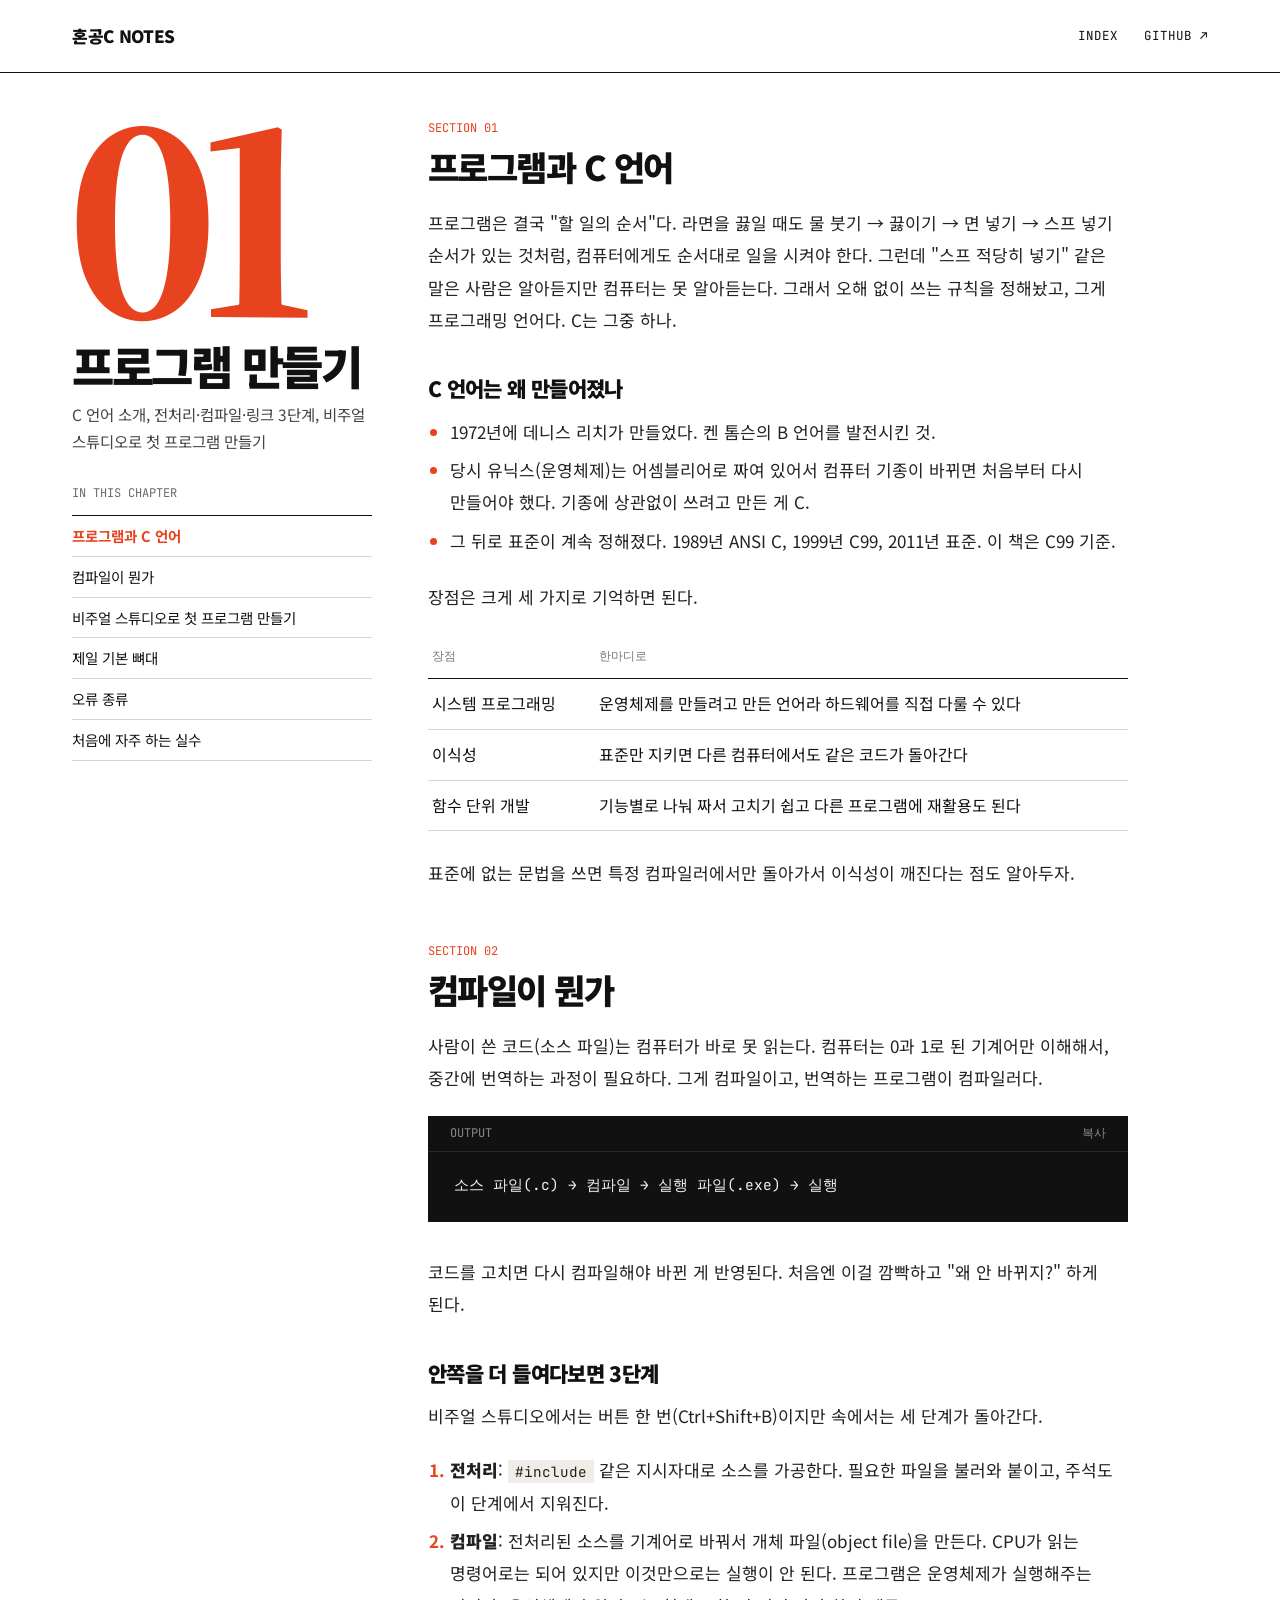
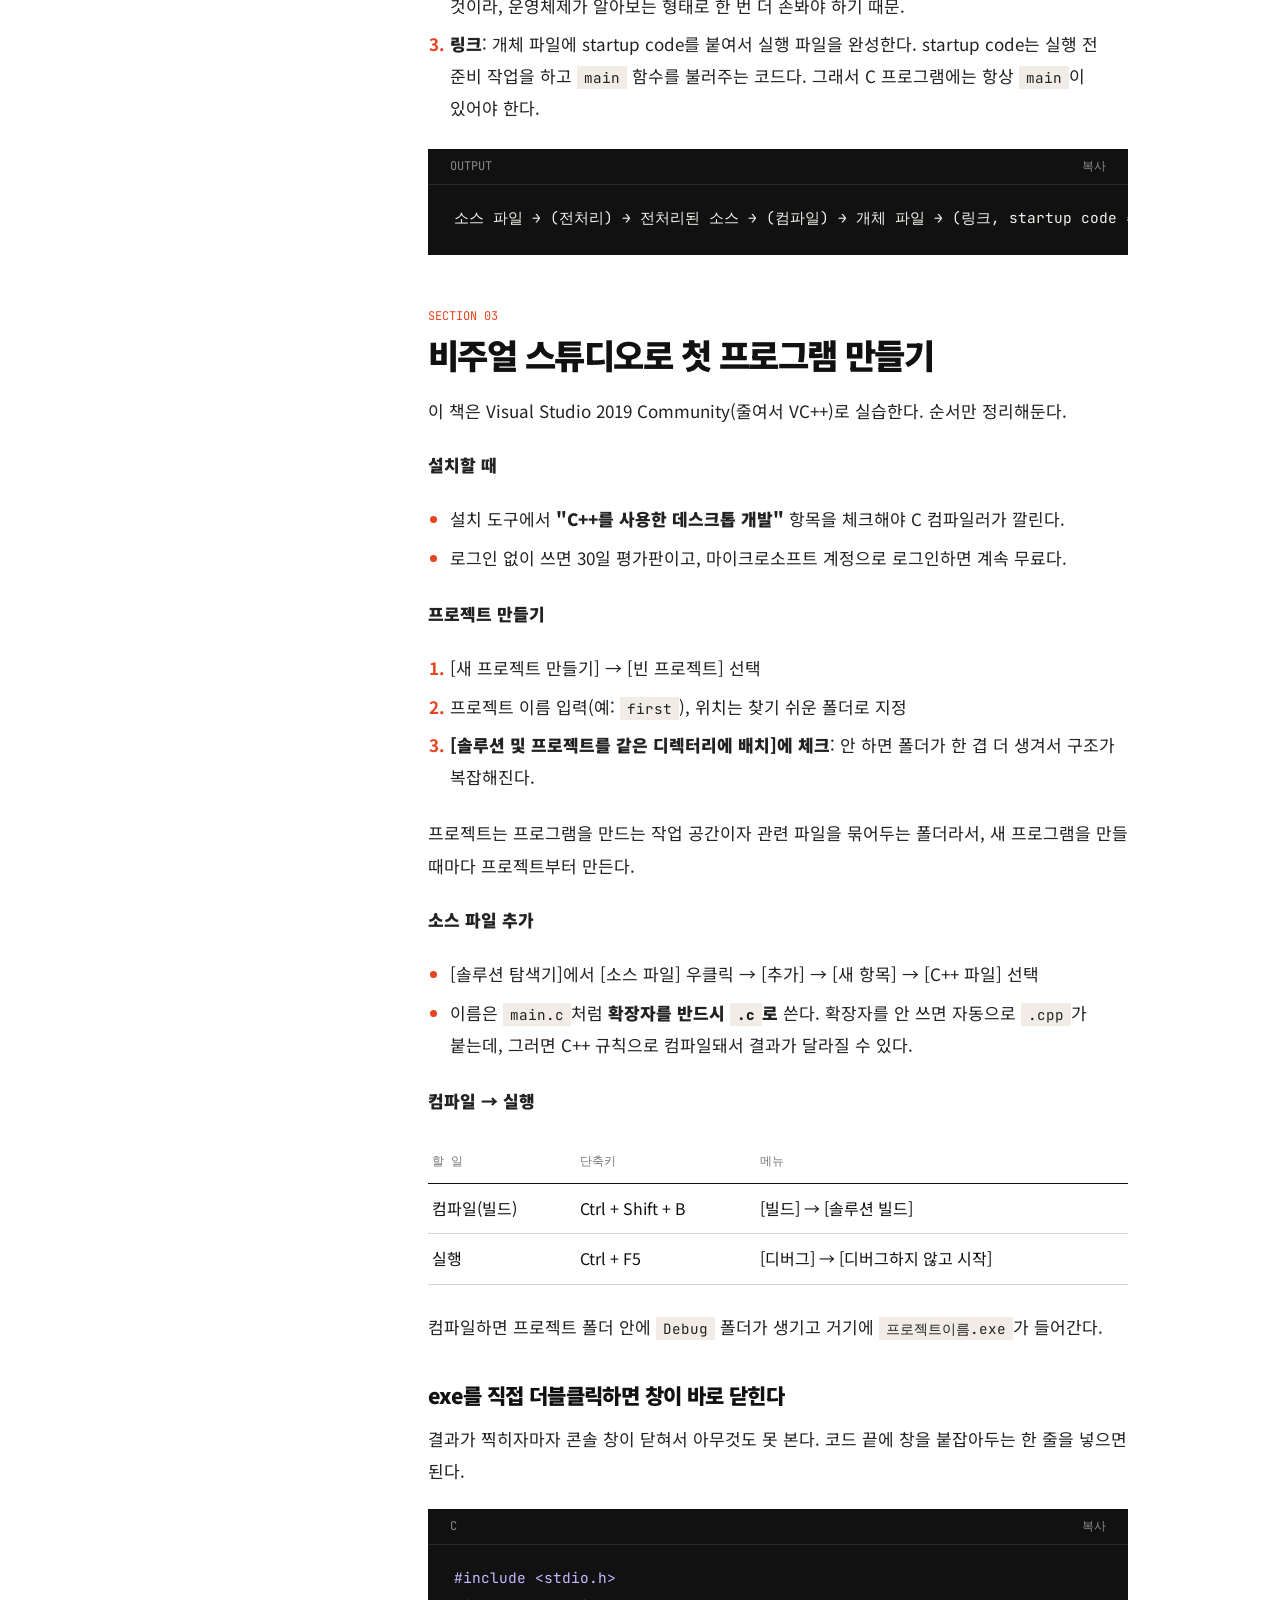
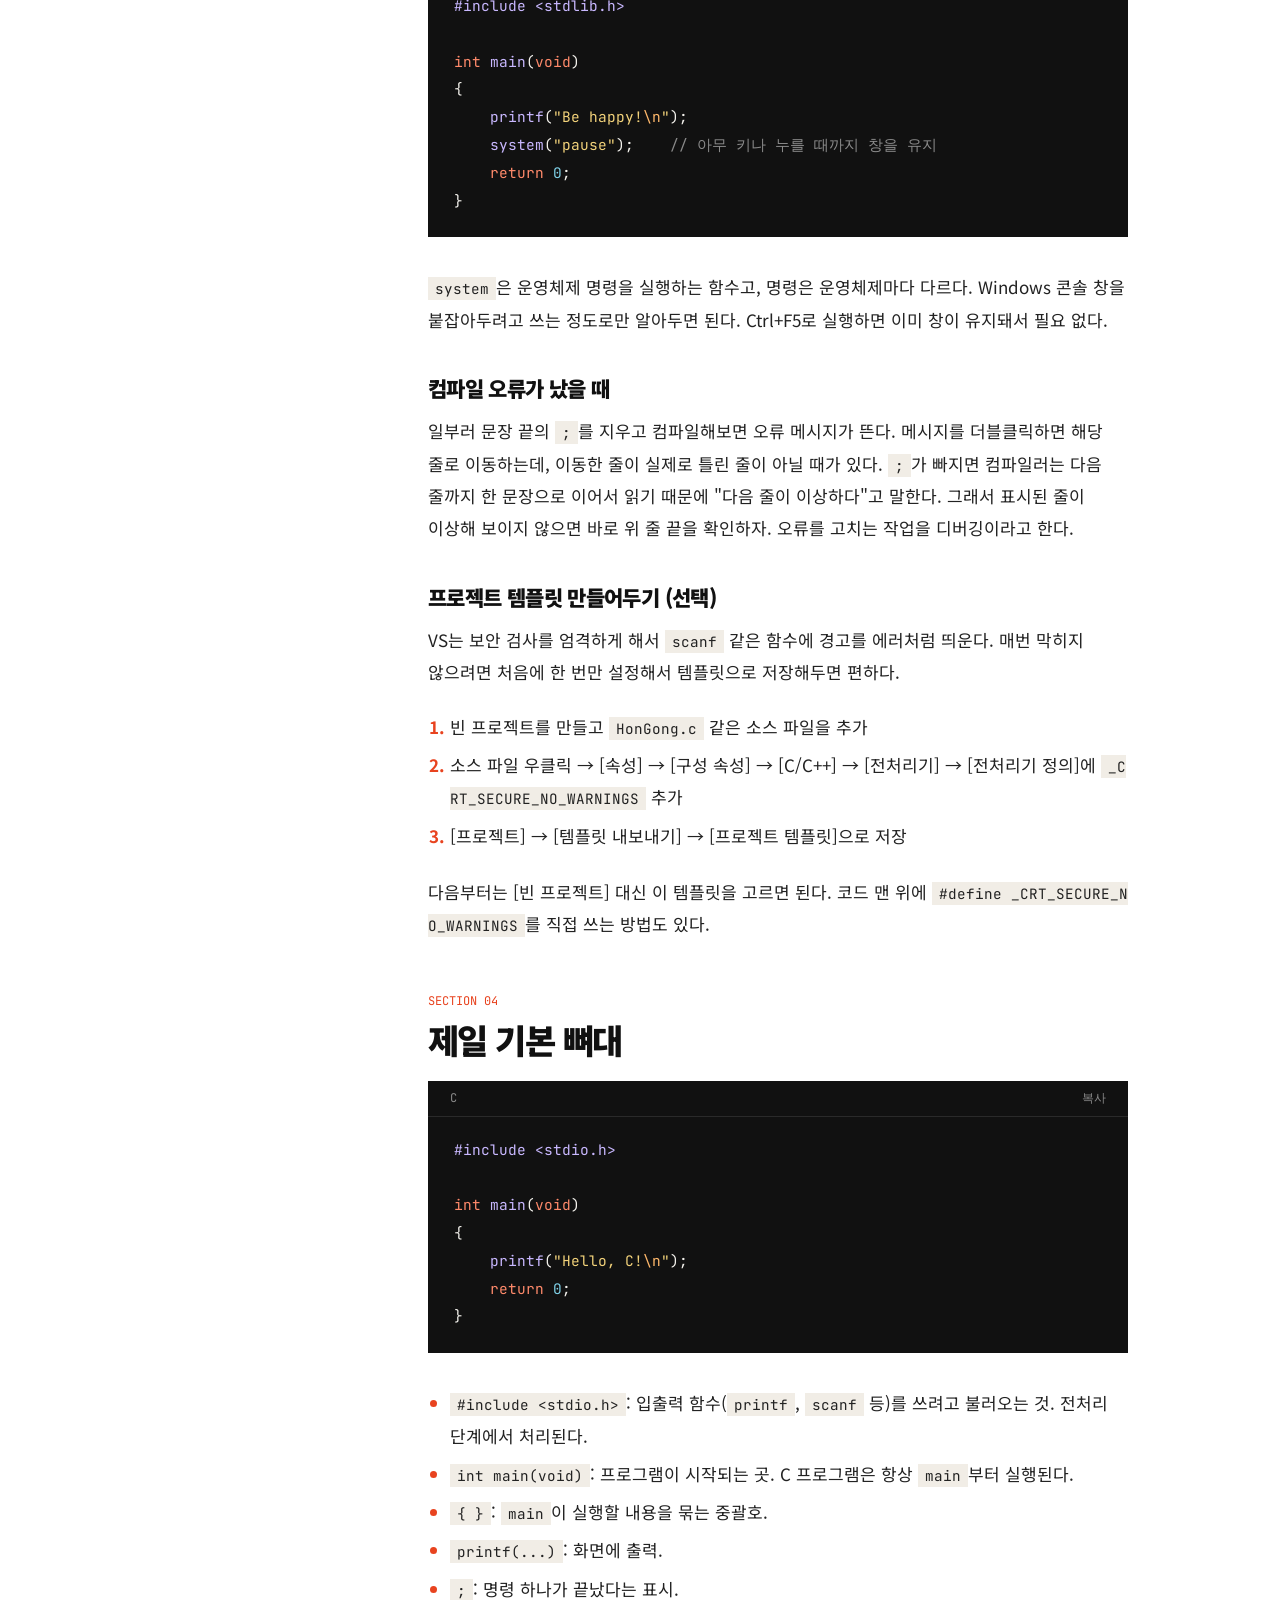
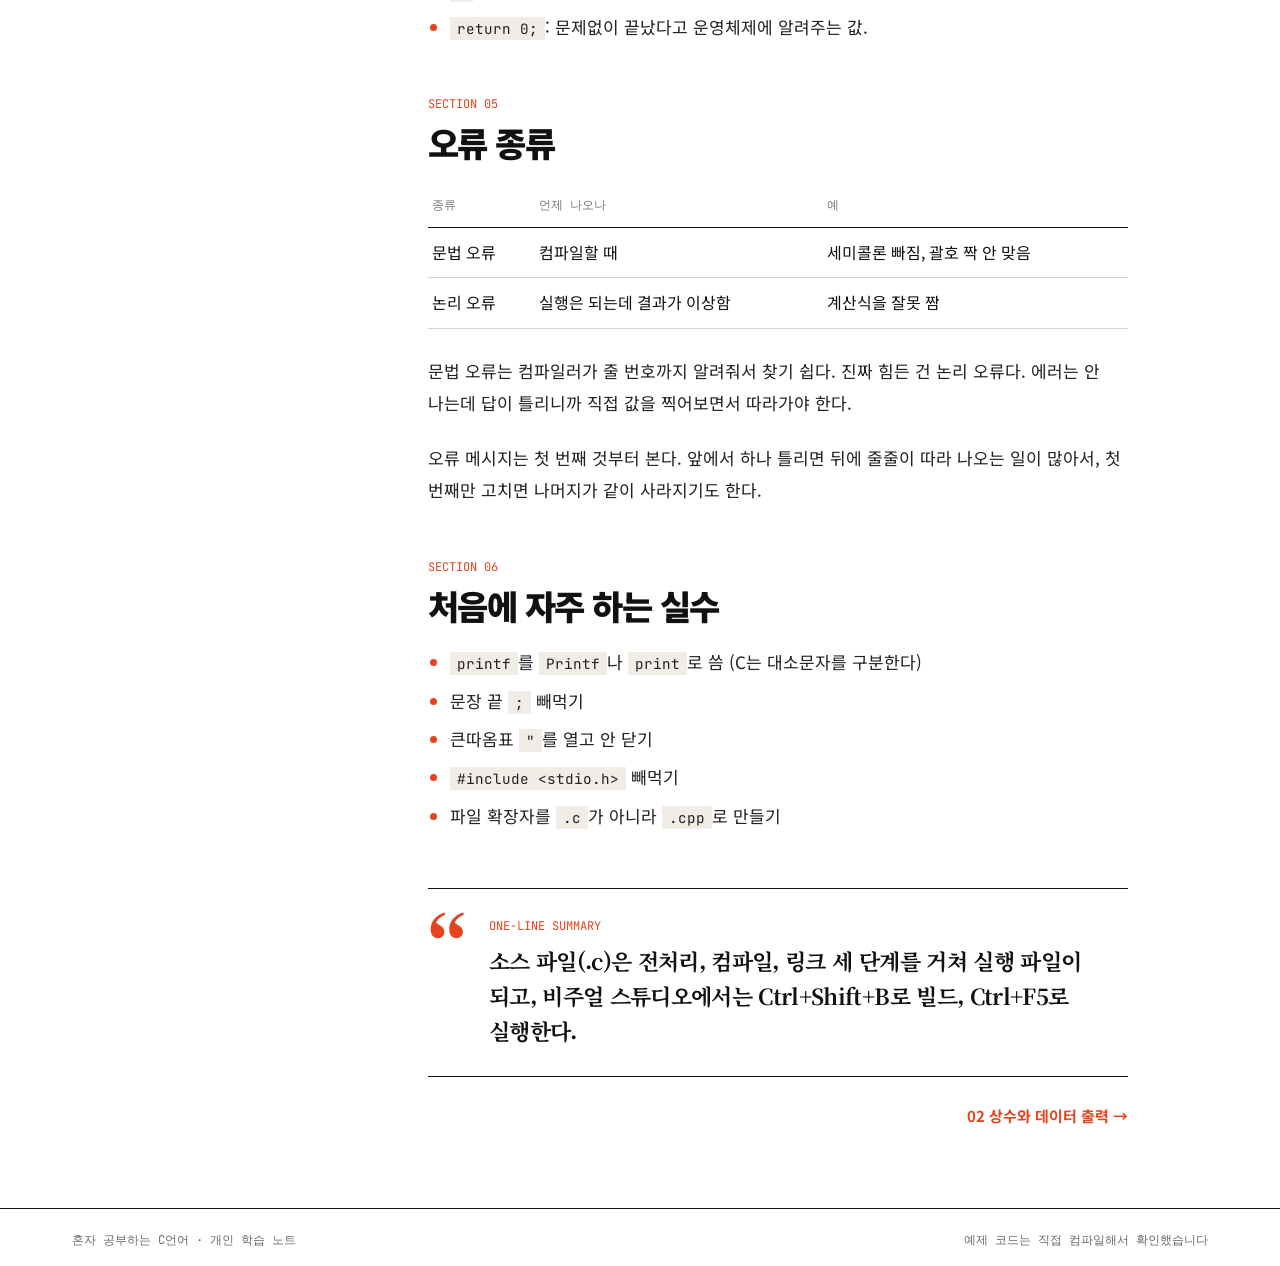
==== commit 00146a98: "Update index.html" ====
--- a/ch01/index.html
+++ b/ch01/index.html
@@ -8,7 +8,7 @@
 <link rel="preconnect" href="https://fonts.googleapis.com">
 <link rel="preconnect" href="https://fonts.gstatic.com" crossorigin>
 <link rel="stylesheet" href="https://fonts.googleapis.com/css2?family=JetBrains+Mono:wght@400;500&family=Noto+Sans+KR:wght@400;500;700;900&family=Noto+Serif+KR:wght@700;900&display=swap">
-<link rel="stylesheet" href="../assets/style.css">
+<link rel="stylesheet" href="../assets/style.css?v=2">
 </head>
 <body>
 <header class="topbar"><div class="wrap">
@@ -187,6 +187,6 @@
   </main>
 </div>
 <footer class="foot"><div class="wrap"><span>혼자 공부하는 C언어 · 개인 학습 노트</span><span>예제 코드는 직접 컴파일해서 확인했습니다</span></div></footer>
-<script src="../assets/main.js"></script>
+<script src="../assets/main.js?v=2"></script>
 </body>
 </html>
--- a/assets/style.css
+++ b/assets/style.css
@@ -162,3 +162,6 @@
   .summary p { font-size: 19px; }
   .foot .wrap { flex-direction: column; }
 }
+
+/* 코딩 폰트 합자 끄기: <= 가 ≤ 처럼 한 글자로 보이지 않게 */
+body, code, pre, kbd { font-variant-ligatures: none; font-feature-settings: "liga" 0, "calt" 0; }
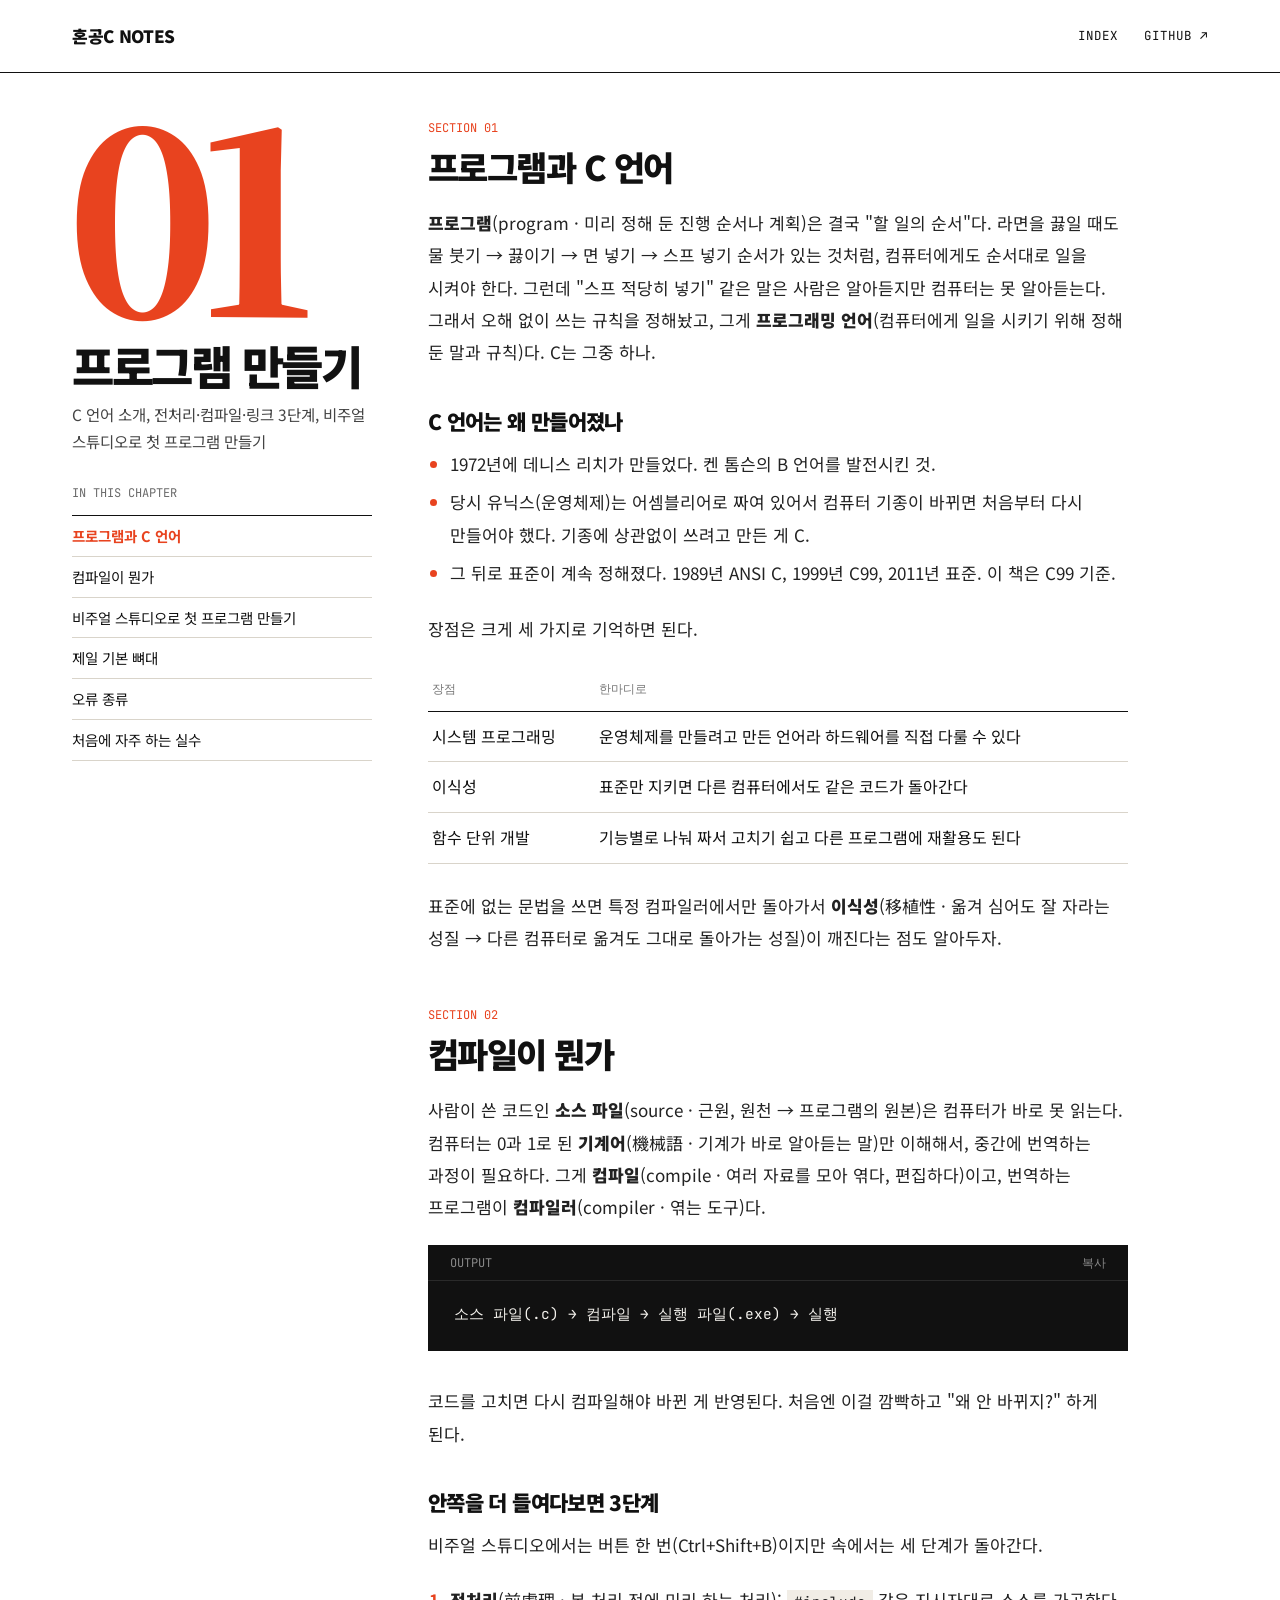
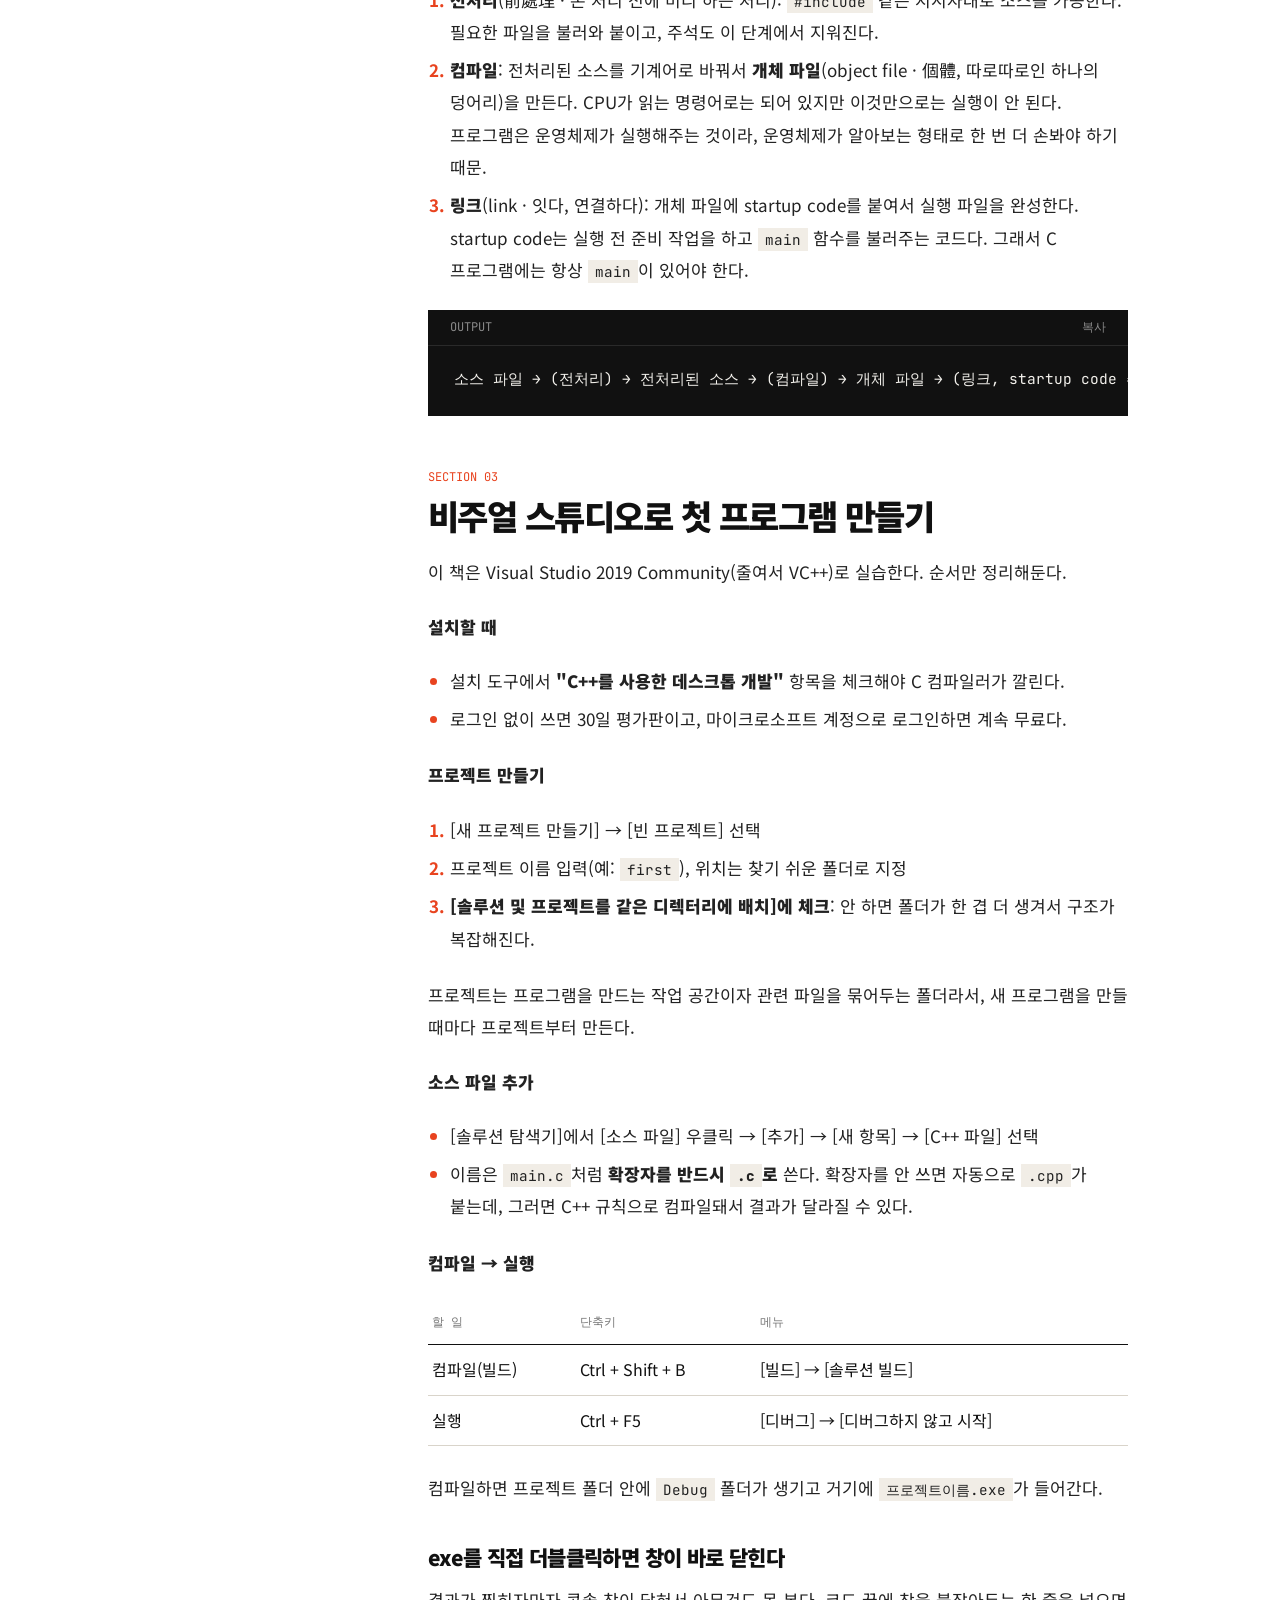
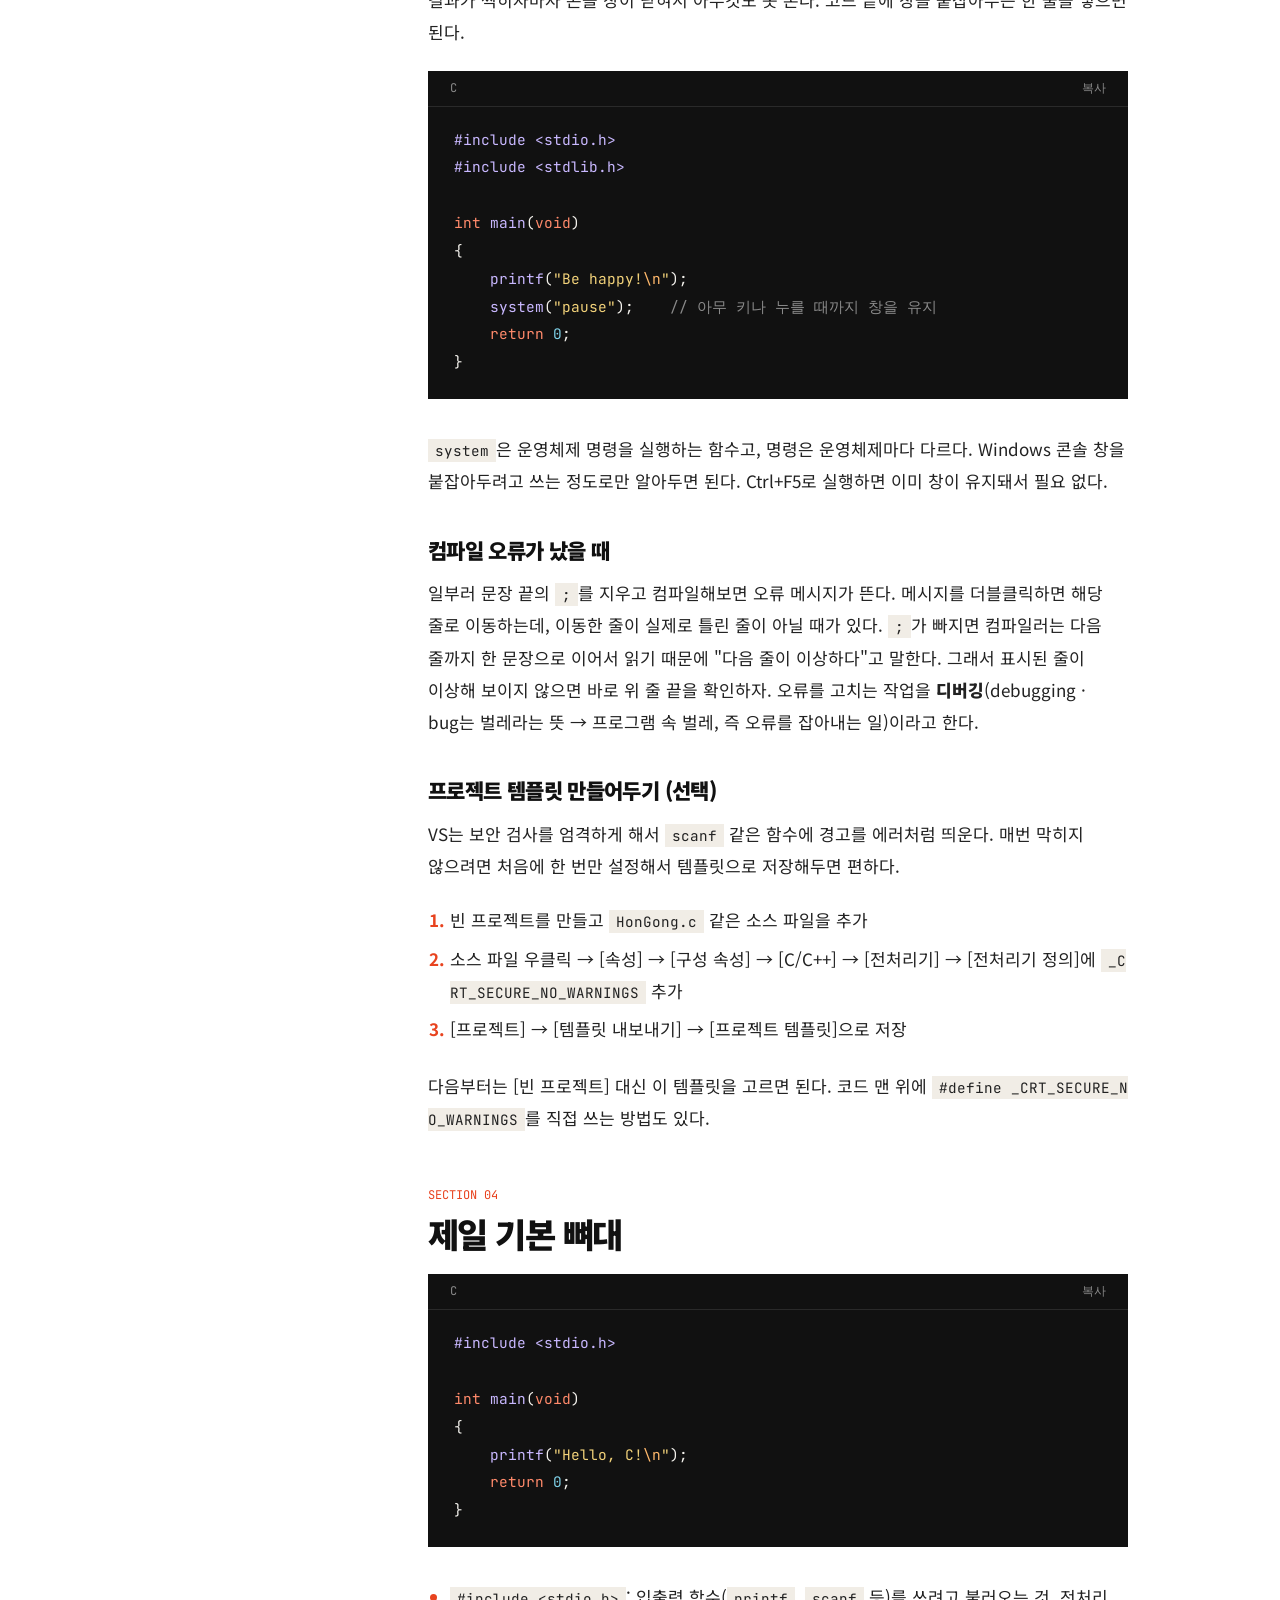
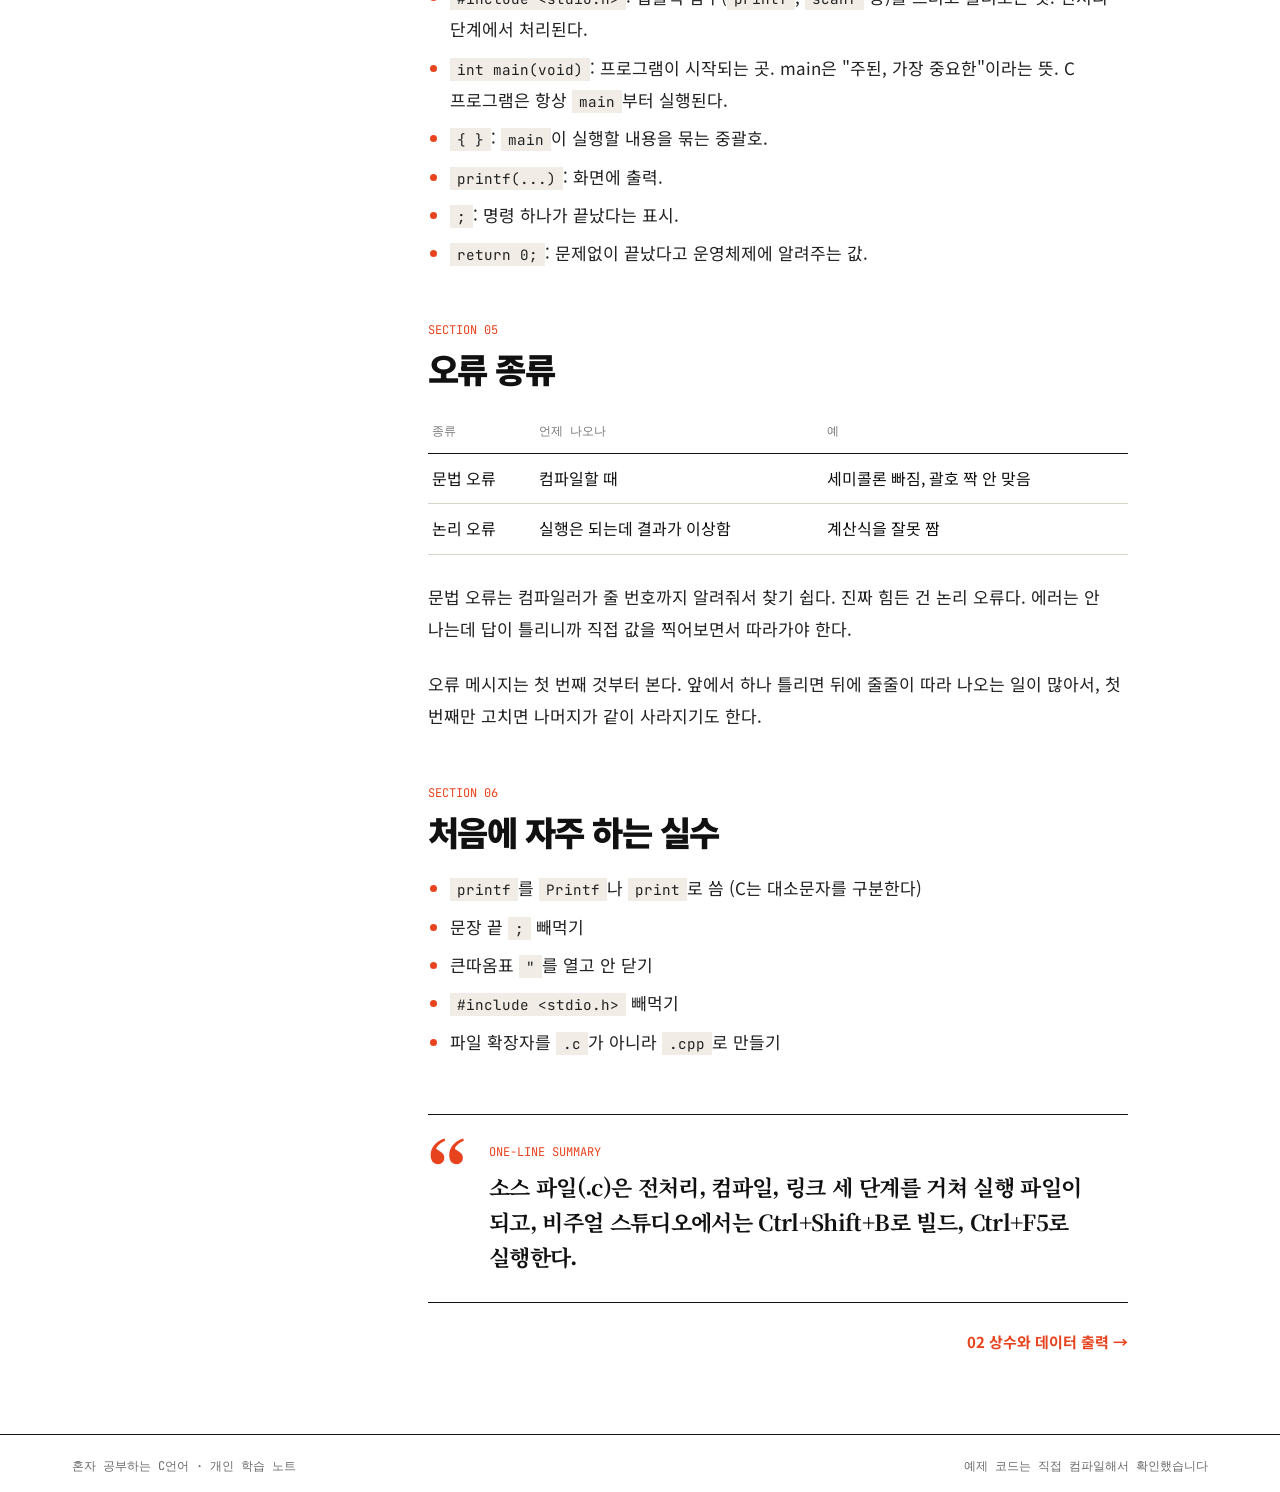
==== commit 3dccc707: "Update index.html" ====
--- a/ch01/index.html
+++ b/ch01/index.html
@@ -26,7 +26,7 @@
   <main class="content">
     <article class="prose">
 <div class="sec-label">SECTION 01</div><h2 id="c">프로그램과 C 언어</h2>
-<p>프로그램은 결국 "할 일의 순서"다. 라면을 끓일 때도 물 붓기 → 끓이기 → 면 넣기 → 스프 넣기 순서가 있는 것처럼, 컴퓨터에게도 순서대로 일을 시켜야 한다. 그런데 "스프 적당히 넣기" 같은 말은 사람은 알아듣지만 컴퓨터는 못 알아듣는다. 그래서 오해 없이 쓰는 규칙을 정해놨고, 그게 프로그래밍 언어다. C는 그중 하나.</p>
+<p><strong>프로그램</strong>(program · 미리 정해 둔 진행 순서나 계획)은 결국 "할 일의 순서"다. 라면을 끓일 때도 물 붓기 → 끓이기 → 면 넣기 → 스프 넣기 순서가 있는 것처럼, 컴퓨터에게도 순서대로 일을 시켜야 한다. 그런데 "스프 적당히 넣기" 같은 말은 사람은 알아듣지만 컴퓨터는 못 알아듣는다. 그래서 오해 없이 쓰는 규칙을 정해놨고, 그게 <strong>프로그래밍 언어</strong>(컴퓨터에게 일을 시키기 위해 정해 둔 말과 규칙)다. C는 그중 하나.</p>
 <h3 id="c_1">C 언어는 왜 만들어졌나</h3>
 <ul>
 <li>1972년에 데니스 리치가 만들었다. 켄 톰슨의 B 언어를 발전시킨 것.</li>
@@ -56,17 +56,17 @@
 </tr>
 </tbody>
 </table></div>
-<p>표준에 없는 문법을 쓰면 특정 컴파일러에서만 돌아가서 이식성이 깨진다는 점도 알아두자.</p>
+<p>표준에 없는 문법을 쓰면 특정 컴파일러에서만 돌아가서 <strong>이식성</strong>(移植性 · 옮겨 심어도 잘 자라는 성질 → 다른 컴퓨터로 옮겨도 그대로 돌아가는 성질)이 깨진다는 점도 알아두자.</p>
 <div class="sec-label">SECTION 02</div><h2 id="_1">컴파일이 뭔가</h2>
-<p>사람이 쓴 코드(소스 파일)는 컴퓨터가 바로 못 읽는다. 컴퓨터는 0과 1로 된 기계어만 이해해서, 중간에 번역하는 과정이 필요하다. 그게 컴파일이고, 번역하는 프로그램이 컴파일러다.</p>
+<p>사람이 쓴 코드인 <strong>소스 파일</strong>(source · 근원, 원천 → 프로그램의 원본)은 컴퓨터가 바로 못 읽는다. 컴퓨터는 0과 1로 된 <strong>기계어</strong>(機械語 · 기계가 바로 알아듣는 말)만 이해해서, 중간에 번역하는 과정이 필요하다. 그게 <strong>컴파일</strong>(compile · 여러 자료를 모아 엮다, 편집하다)이고, 번역하는 프로그램이 <strong>컴파일러</strong>(compiler · 엮는 도구)다.</p>
 <div class="codewrap"><div class="bar"><span>OUTPUT</span><button class="copy" type="button">복사</button></div><pre class="hl"><code>소스 파일(.c) → 컴파일 → 실행 파일(.exe) → 실행</code></pre></div>
 <p>코드를 고치면 다시 컴파일해야 바뀐 게 반영된다. 처음엔 이걸 깜빡하고 "왜 안 바뀌지?" 하게 된다.</p>
 <h3 id="3">안쪽을 더 들여다보면 3단계</h3>
 <p>비주얼 스튜디오에서는 버튼 한 번(Ctrl+Shift+B)이지만 속에서는 세 단계가 돌아간다.</p>
 <ol>
-<li><strong>전처리</strong>: <code>#include</code> 같은 지시자대로 소스를 가공한다. 필요한 파일을 불러와 붙이고, 주석도 이 단계에서 지워진다.</li>
-<li><strong>컴파일</strong>: 전처리된 소스를 기계어로 바꿔서 개체 파일(object file)을 만든다. CPU가 읽는 명령어로는 되어 있지만 이것만으로는 실행이 안 된다. 프로그램은 운영체제가 실행해주는 것이라, 운영체제가 알아보는 형태로 한 번 더 손봐야 하기 때문.</li>
-<li><strong>링크</strong>: 개체 파일에 startup code를 붙여서 실행 파일을 완성한다. startup code는 실행 전 준비 작업을 하고 <code>main</code> 함수를 불러주는 코드다. 그래서 C 프로그램에는 항상 <code>main</code>이 있어야 한다.</li>
+<li><strong>전처리</strong>(前處理 · 본 처리 전에 미리 하는 처리): <code>#include</code> 같은 지시자대로 소스를 가공한다. 필요한 파일을 불러와 붙이고, 주석도 이 단계에서 지워진다.</li>
+<li><strong>컴파일</strong>: 전처리된 소스를 기계어로 바꿔서 <strong>개체 파일</strong>(object file · 個體, 따로따로인 하나의 덩어리)을 만든다. CPU가 읽는 명령어로는 되어 있지만 이것만으로는 실행이 안 된다. 프로그램은 운영체제가 실행해주는 것이라, 운영체제가 알아보는 형태로 한 번 더 손봐야 하기 때문.</li>
+<li><strong>링크</strong>(link · 잇다, 연결하다): 개체 파일에 startup code를 붙여서 실행 파일을 완성한다. startup code는 실행 전 준비 작업을 하고 <code>main</code> 함수를 불러주는 코드다. 그래서 C 프로그램에는 항상 <code>main</code>이 있어야 한다.</li>
 </ol>
 <div class="codewrap"><div class="bar"><span>OUTPUT</span><button class="copy" type="button">복사</button></div><pre class="hl"><code>소스 파일 → (전처리) → 전처리된 소스 → (컴파일) → 개체 파일 → (링크, startup code 추가) → 실행 파일</code></pre></div>
 <div class="sec-label">SECTION 03</div><h2 id="_2">비주얼 스튜디오로 첫 프로그램 만들기</h2>
@@ -124,7 +124,7 @@
 }</code></pre></div>
 <p><code>system</code>은 운영체제 명령을 실행하는 함수고, 명령은 운영체제마다 다르다. Windows 콘솔 창을 붙잡아두려고 쓰는 정도로만 알아두면 된다. Ctrl+F5로 실행하면 이미 창이 유지돼서 필요 없다.</p>
 <h3 id="_3">컴파일 오류가 났을 때</h3>
-<p>일부러 문장 끝의 <code>;</code>를 지우고 컴파일해보면 오류 메시지가 뜬다. 메시지를 더블클릭하면 해당 줄로 이동하는데, 이동한 줄이 실제로 틀린 줄이 아닐 때가 있다. <code>;</code>가 빠지면 컴파일러는 다음 줄까지 한 문장으로 이어서 읽기 때문에 "다음 줄이 이상하다"고 말한다. 그래서 표시된 줄이 이상해 보이지 않으면 바로 위 줄 끝을 확인하자. 오류를 고치는 작업을 디버깅이라고 한다.</p>
+<p>일부러 문장 끝의 <code>;</code>를 지우고 컴파일해보면 오류 메시지가 뜬다. 메시지를 더블클릭하면 해당 줄로 이동하는데, 이동한 줄이 실제로 틀린 줄이 아닐 때가 있다. <code>;</code>가 빠지면 컴파일러는 다음 줄까지 한 문장으로 이어서 읽기 때문에 "다음 줄이 이상하다"고 말한다. 그래서 표시된 줄이 이상해 보이지 않으면 바로 위 줄 끝을 확인하자. 오류를 고치는 작업을 <strong>디버깅</strong>(debugging · bug는 벌레라는 뜻 → 프로그램 속 벌레, 즉 오류를 잡아내는 일)이라고 한다.</p>
 <h3 id="_4">프로젝트 템플릿 만들어두기 (선택)</h3>
 <p>VS는 보안 검사를 엄격하게 해서 <code>scanf</code> 같은 함수에 경고를 에러처럼 띄운다. 매번 막히지 않으려면 처음에 한 번만 설정해서 템플릿으로 저장해두면 편하다.</p>
 <ol>
@@ -143,7 +143,7 @@
 }</code></pre></div>
 <ul>
 <li><code>#include &lt;stdio.h&gt;</code>: 입출력 함수(<code>printf</code>, <code>scanf</code> 등)를 쓰려고 불러오는 것. 전처리 단계에서 처리된다.</li>
-<li><code>int main(void)</code>: 프로그램이 시작되는 곳. C 프로그램은 항상 <code>main</code>부터 실행된다.</li>
+<li><code>int main(void)</code>: 프로그램이 시작되는 곳. main은 "주된, 가장 중요한"이라는 뜻. C 프로그램은 항상 <code>main</code>부터 실행된다.</li>
 <li><code>{ }</code>: <code>main</code>이 실행할 내용을 묶는 중괄호.</li>
 <li><code>printf(...)</code>: 화면에 출력.</li>
 <li><code>;</code>: 명령 하나가 끝났다는 표시.</li>
